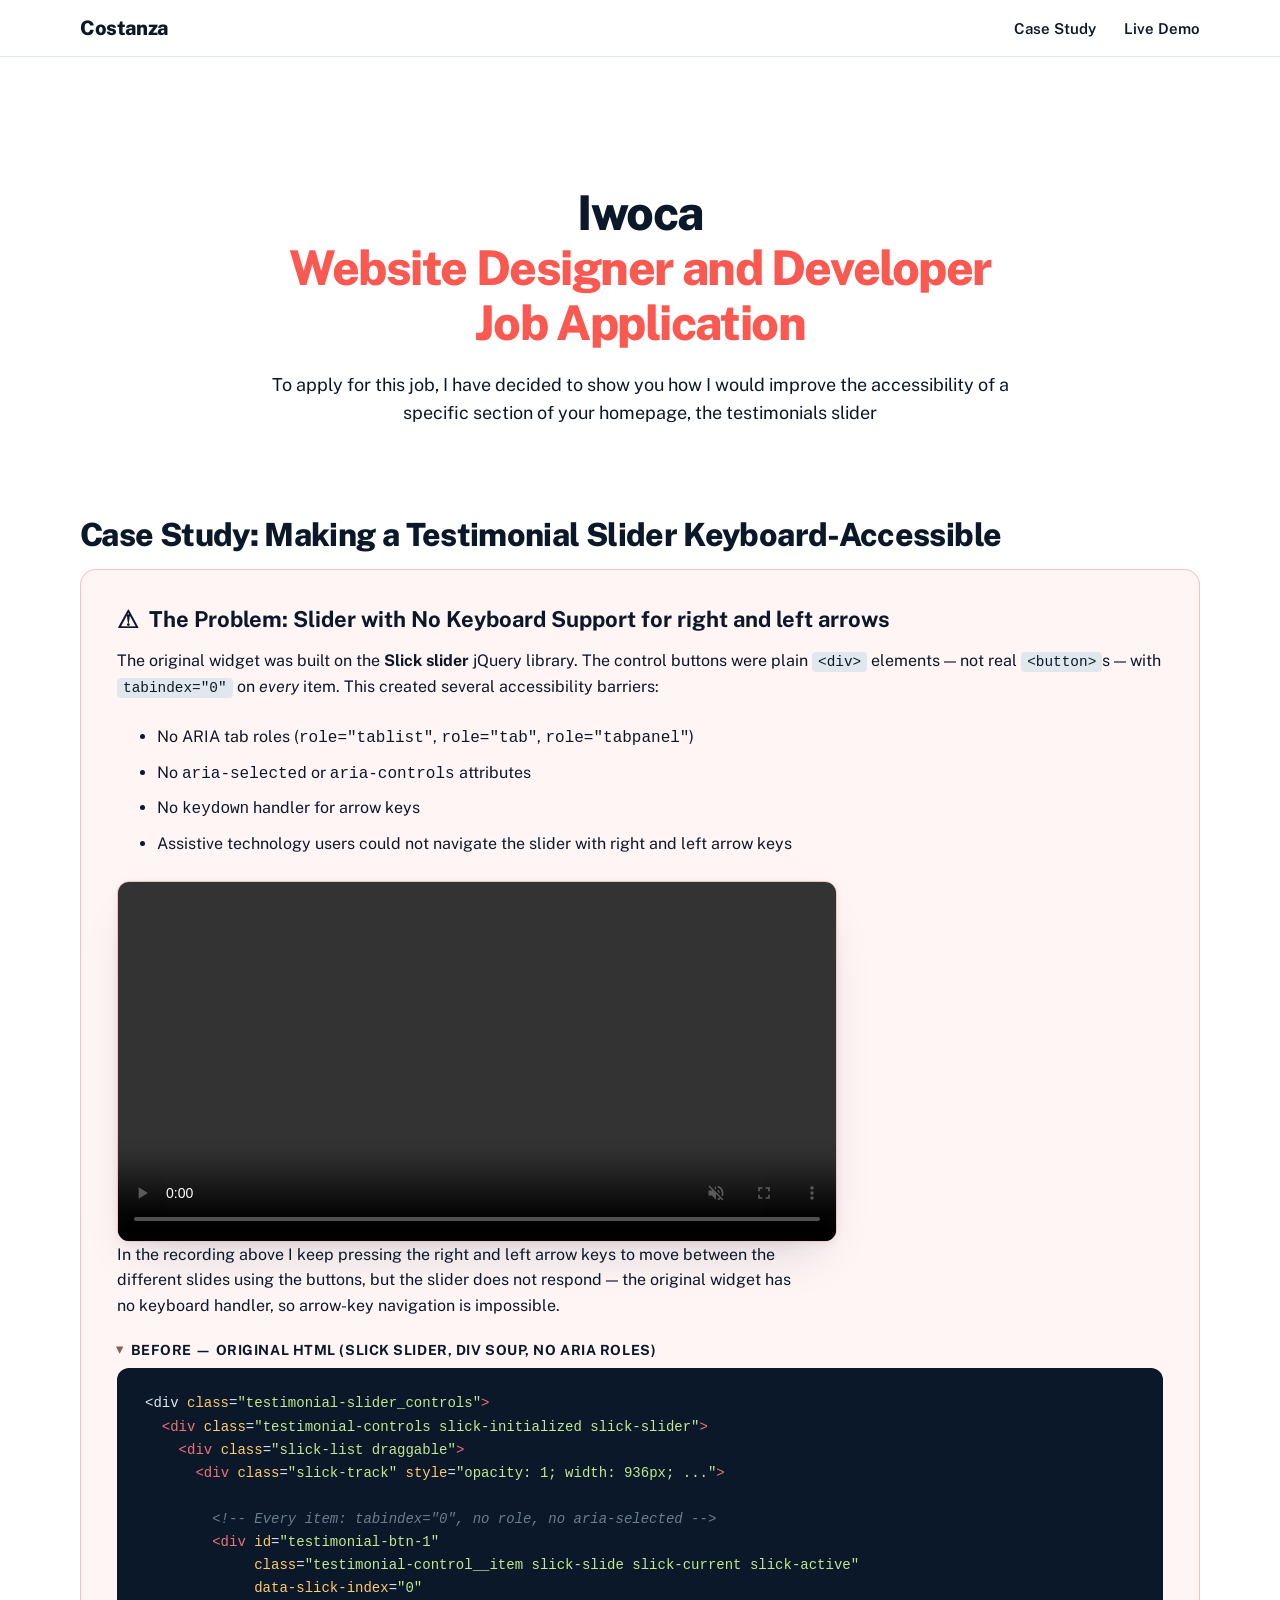
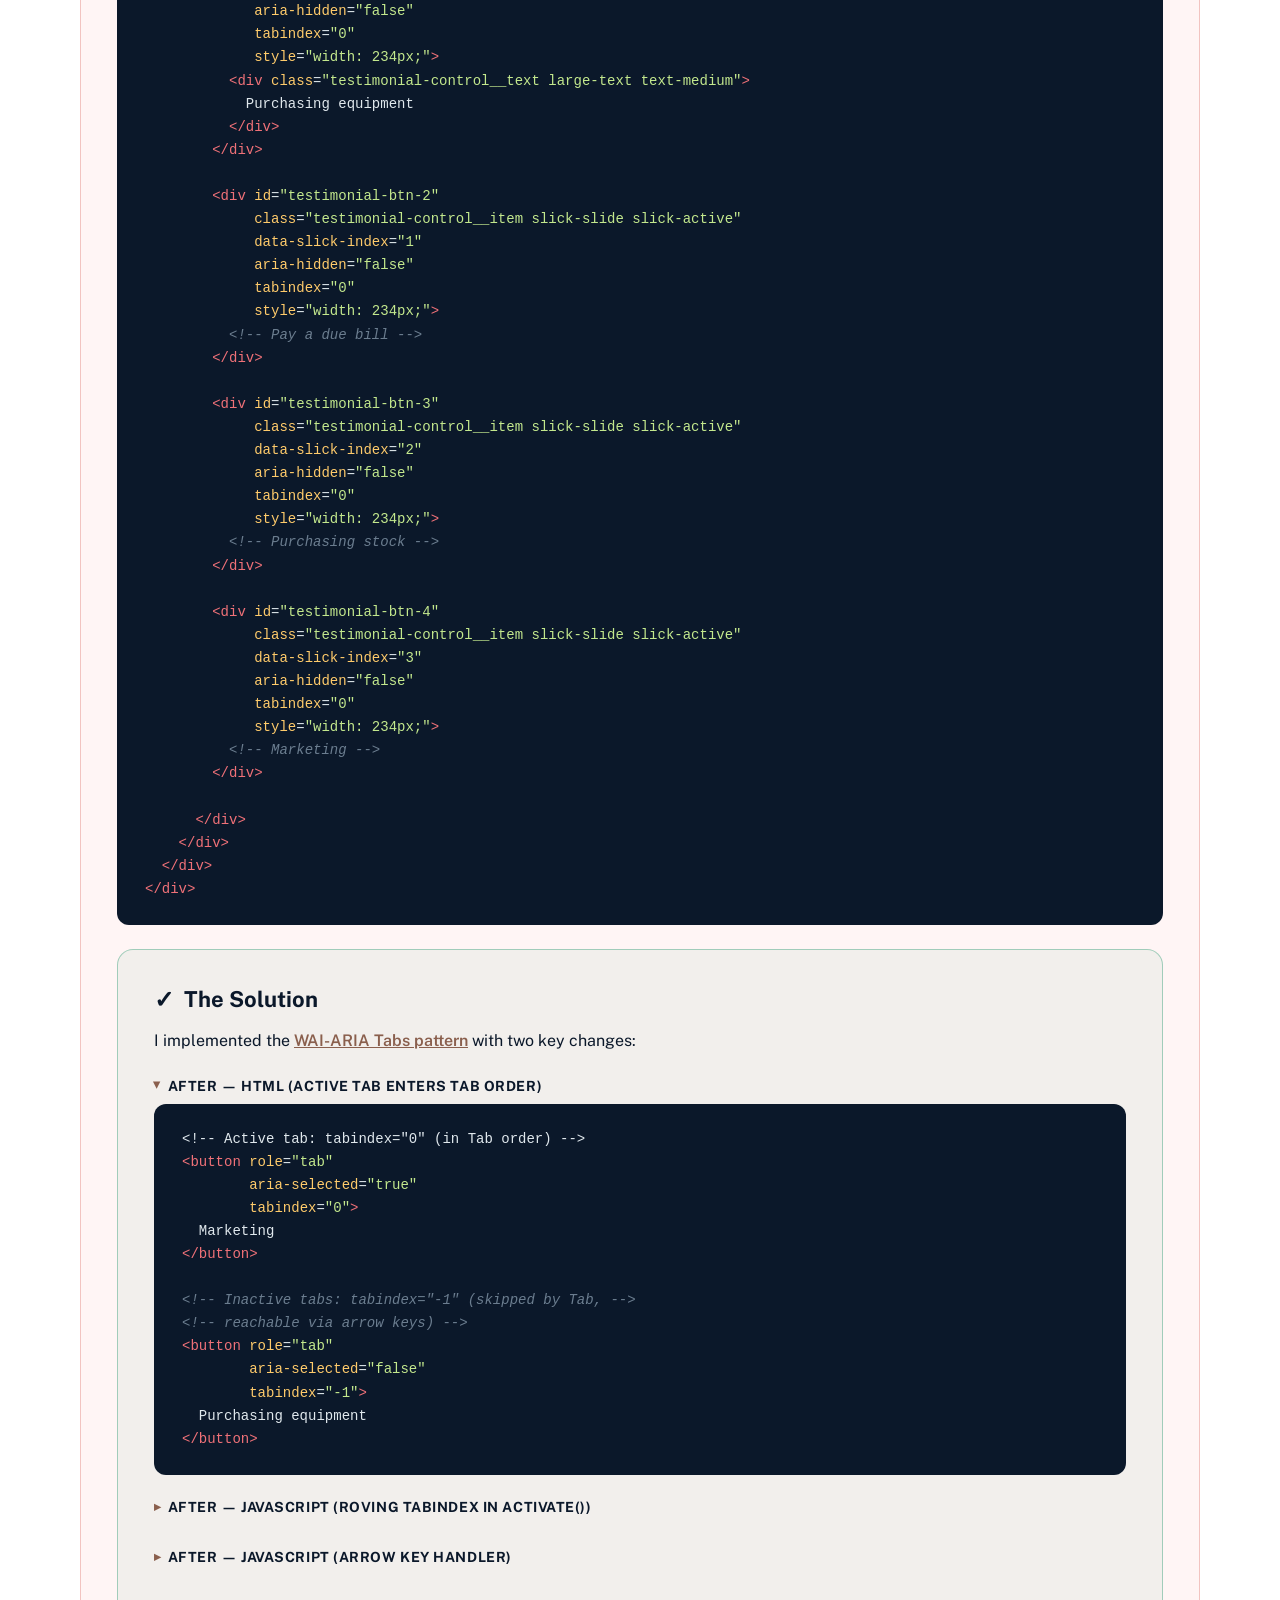
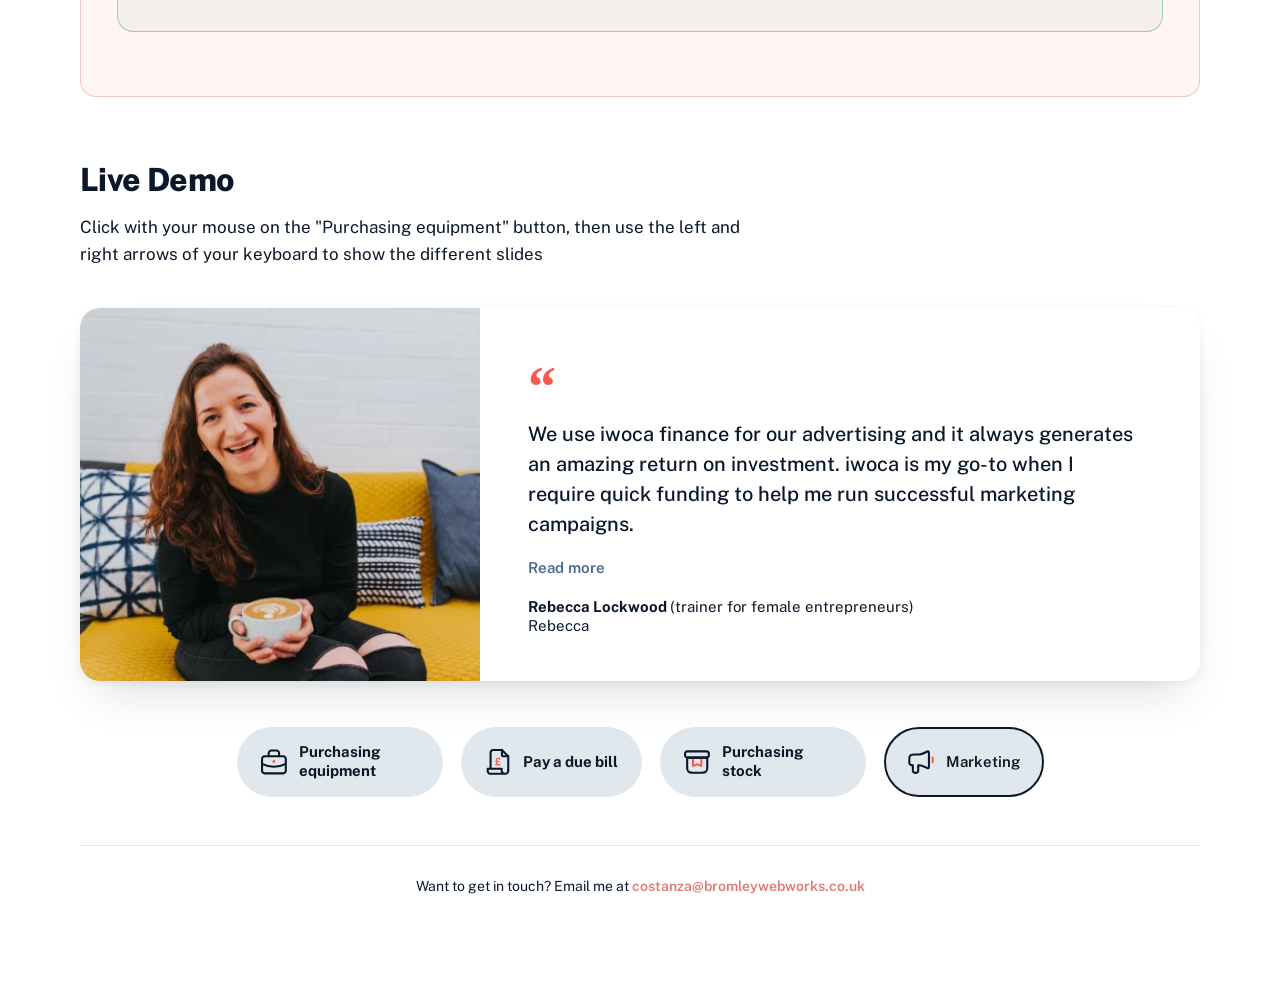
==== index.html @ b9a09586 "Initial commit: accessible iwoca testimonial slider with SEO" ====
<!doctype html>
<html lang="en">
<head>
<meta charset="UTF-8">
<meta name="viewport" content="width=device-width, initial-scale=1.0">

<!-- Primary SEO -->
<title>Fixing the iwoca Testimonial Slider for Keyboard Accessibility | Costanza C, Front-End Engineer</title>
<meta name="description" content="A case study showing how I made the iwoca testimonial slider keyboard-accessible by replacing Slick slider divs with the WAI-ARIA Tabs pattern — real buttons, roving tabindex, and full arrow-key navigation for screen reader and keyboard users.">
<meta name="keywords" content="iwoca, accessibility, ARIA tabs, keyboard navigation, testimonial slider, WAI-ARIA, screen reader, roving tabindex, Slick slider fix, front-end engineer, web accessibility, WCAG">
<meta name="author" content="Costanza C">
<meta name="robots" content="index, follow">
<link rel="canonical" href="https://costikid.github.io/iwocatestimonialslideraccessibility/">

<!-- Open Graph — for LinkedIn, Facebook, Slack, etc. -->
<meta property="og:type" content="website">
<meta property="og:title" content="Fixing the iwoca Testimonial Slider for Keyboard Accessibility">
<meta property="og:description" content="A front-end engineer's case study: replacing Slick slider divs with the WAI-ARIA Tabs pattern to make the iwoca testimonial slider fully keyboard-accessible with arrow-key navigation, roving tabindex, and proper ARIA roles.">
<meta property="og:url" content="https://costikid.github.io/iwocatestimonialslideraccessibility/">
<meta property="og:site_name" content="Costanza C — Front-End Engineer">
<meta property="og:image" content="https://costikid.github.io/iwocatestimonialslideraccessibility/assets/images/avatar-marketing.jpg">
<meta property="og:image:alt" content="Screenshot of the accessible testimonial slider built for iwoca">

<!-- Twitter Card -->
<meta name="twitter:card" content="summary_large_image">
<meta name="twitter:title" content="Fixing the iwoca Testimonial Slider for Keyboard Accessibility">
<meta name="twitter:description" content="Case study: how I made the iwoca testimonial slider keyboard-accessible using the WAI-ARIA Tabs pattern — real buttons, roving tabindex, and full arrow-key navigation.">
<meta name="twitter:image" content="https://costikid.github.io/iwocatestimonialslideraccessibility/assets/images/avatar-marketing.jpg">

<!-- Fonts & styles -->
<link rel="preconnect" href="https://fonts.googleapis.com">
<link rel="preconnect" href="https://fonts.gstatic.com" crossorigin>
<link href="https://fonts.googleapis.com/css2?family=Public+Sans:ital,wght@0,400;0,500;0,600;0,700;0,800;1,400&display=swap" rel="stylesheet">
<link rel="stylesheet" href="styles.css">

<!-- Structured data: Person + CreativeWork case study -->
<script type="application/ld+json">
{
  "@context": "https://schema.org",
  "@graph": [
    {
      "@type": "Person",
      "name": "Costanza C",
      "jobTitle": "Front-End Engineer",
      "email": "costanza@bromleywebworks.co.uk",
      "url": "https://costikid.github.io/iwocatestimonialslideraccessibility/"
    },
    {
      "@type": "CreativeWork",
      "name": "Making a Testimonial Slider Keyboard-Accessible",
      "description": "A case study demonstrating how to fix the iwoca testimonial slider for keyboard and screen reader users by implementing the WAI-ARIA Tabs pattern with roving tabindex, real button elements, and arrow-key navigation.",
      "author": { "@id": "https://costikid.github.io/iwocatestimonialslideraccessibility/#person" },
      "about": [
        "Web accessibility",
        "ARIA tabs pattern",
        "Keyboard navigation",
        "Screen reader support",
        "iwoca testimonial slider"
      ],
      "keywords": "iwoca, accessibility, ARIA tabs, keyboard navigation, testimonial slider, WAI-ARIA, roving tabindex, Slick slider, front-end engineer",
      "url": "https://costikid.github.io/iwocatestimonialslideraccessibility/"
    }
  ]
}
</script>
</head>
<body>

<header>
  <nav class="portfolio-nav">
    <div class="portfolio-nav__inner">
      <a href="#top" class="portfolio-nav__brand">Costanza</a>
      <ul class="portfolio-nav__links">
        <li><a href="#case-study">Case Study</a></li>
        <li><a href="#live-demo">Live Demo</a></li>
      </ul>
    </div>
  </nav>
</header>

<main class="page" id="top">

  <section class="hero">
    <div class="hero__inner">
      <h1 class="hero__title">Iwoca<br><span>Website Designer and Developer Job Application</span></h1>
      <p class="hero__subtitle">To apply for this job, I have decided to show you how I would improve the accessibility of a specific section of your homepage, the testimonials slider</p>
   
    </div>
  </section>

  <section class="case-study" id="case-study">
    <h2 class="section-title">Case Study: Making a Testimonial Slider Keyboard-Accessible</h2>

    <div class="case-study__block case-study__block--problem">
      <h3 class="case-study__heading">
        <span class="case-study__icon" aria-hidden="true">&#9888;</span>
        The Problem: Slider with No Keyboard Support for right and left arrows
      </h3>
      <p>The original widget was built on the <strong>Slick slider</strong> jQuery library. The control buttons were plain <code>&lt;div&gt;</code> elements — not real <code>&lt;button&gt;</code>s — with <code>tabindex=&quot;0&quot;</code> on <em>every</em> item. This created several accessibility barriers:</p>
      <ul class="problem-list">
        <li>No ARIA tab roles (<code>role=&quot;tablist&quot;</code>, <code>role=&quot;tab&quot;</code>, <code>role=&quot;tabpanel&quot;</code>)</li>
        <li>No <code>aria-selected</code> or <code>aria-controls</code> attributes</li>
        <li>No <code>keydown</code> handler for arrow keys</li>
        <li>Assistive technology users could not navigate the slider with right and left arrow keys</li>
      </ul>

      <div class="problem-demo">
        <video class="problem-demo__video"
               autoplay muted loop playsinline preload="auto" controls
               aria-label="Screen recording showing the original slider where arrow keys do not switch between slides">
          <source src="assets/images/Not accessible video example.mp4" type="video/mp4">
        </video>
        <p class="problem-demo__caption">
          In the recording above I keep pressing the right and left arrow keys
          to move between the different slides using the buttons, but the
          slider does not respond — the original widget has no keyboard
          handler, so arrow-key navigation is impossible.
        </p>
      </div>

      <details class="code-details" open>
        <summary class="code-label">Before — Original HTML (Slick slider, div soup, no ARIA roles)</summary>
<pre class="code-block"><code><span class="tok-tag"></span>&lt;div</span> <span class="tok-attr">class</span>=<span class="tok-str">&quot;testimonial-slider_controls&quot;</span><span class="tok-tag">&gt;</span>
  <span class="tok-tag">&lt;div</span> <span class="tok-attr">class</span>=<span class="tok-str">&quot;testimonial-controls slick-initialized slick-slider&quot;</span><span class="tok-tag">&gt;</span>
    <span class="tok-tag">&lt;div</span> <span class="tok-attr">class</span>=<span class="tok-str">&quot;slick-list draggable&quot;</span><span class="tok-tag">&gt;</span>
      <span class="tok-tag">&lt;div</span> <span class="tok-attr">class</span>=<span class="tok-str">&quot;slick-track&quot;</span> <span class="tok-attr">style</span>=<span class="tok-str">&quot;opacity: 1; width: 936px; ...&quot;</span><span class="tok-tag">&gt;</span>

        <span class="tok-comment">&lt;!-- Every item: tabindex=&quot;0&quot;, no role, no aria-selected --&gt;</span>
        <span class="tok-tag">&lt;div</span> <span class="tok-attr">id</span>=<span class="tok-str">&quot;testimonial-btn-1&quot;</span>
             <span class="tok-attr">class</span>=<span class="tok-str">&quot;testimonial-control__item slick-slide slick-current slick-active&quot;</span>
             <span class="tok-attr">data-slick-index</span>=<span class="tok-str">&quot;0&quot;</span>
             <span class="tok-attr">aria-hidden</span>=<span class="tok-str">&quot;false&quot;</span>
             <span class="tok-attr">tabindex</span>=<span class="tok-str">&quot;0&quot;</span>
             <span class="tok-attr">style</span>=<span class="tok-str">&quot;width: 234px;&quot;</span><span class="tok-tag">&gt;</span>
          <span class="tok-tag">&lt;div</span> <span class="tok-attr">class</span>=<span class="tok-str">&quot;testimonial-control__text large-text text-medium&quot;</span><span class="tok-tag">&gt;</span>
            Purchasing equipment
          <span class="tok-tag">&lt;/div&gt;</span>
        <span class="tok-tag">&lt;/div&gt;</span>

        <span class="tok-tag">&lt;div</span> <span class="tok-attr">id</span>=<span class="tok-str">&quot;testimonial-btn-2&quot;</span>
             <span class="tok-attr">class</span>=<span class="tok-str">&quot;testimonial-control__item slick-slide slick-active&quot;</span>
             <span class="tok-attr">data-slick-index</span>=<span class="tok-str">&quot;1&quot;</span>
             <span class="tok-attr">aria-hidden</span>=<span class="tok-str">&quot;false&quot;</span>
             <span class="tok-attr">tabindex</span>=<span class="tok-str">&quot;0&quot;</span>
             <span class="tok-attr">style</span>=<span class="tok-str">&quot;width: 234px;&quot;</span><span class="tok-tag">&gt;</span>
          <span class="tok-comment">&lt;!-- Pay a due bill --&gt;</span>
        <span class="tok-tag">&lt;/div&gt;</span>

        <span class="tok-tag">&lt;div</span> <span class="tok-attr">id</span>=<span class="tok-str">&quot;testimonial-btn-3&quot;</span>
             <span class="tok-attr">class</span>=<span class="tok-str">&quot;testimonial-control__item slick-slide slick-active&quot;</span>
             <span class="tok-attr">data-slick-index</span>=<span class="tok-str">&quot;2&quot;</span>
             <span class="tok-attr">aria-hidden</span>=<span class="tok-str">&quot;false&quot;</span>
             <span class="tok-attr">tabindex</span>=<span class="tok-str">&quot;0&quot;</span>
             <span class="tok-attr">style</span>=<span class="tok-str">&quot;width: 234px;&quot;</span><span class="tok-tag">&gt;</span>
          <span class="tok-comment">&lt;!-- Purchasing stock --&gt;</span>
        <span class="tok-tag">&lt;/div&gt;</span>

        <span class="tok-tag">&lt;div</span> <span class="tok-attr">id</span>=<span class="tok-str">&quot;testimonial-btn-4&quot;</span>
             <span class="tok-attr">class</span>=<span class="tok-str">&quot;testimonial-control__item slick-slide slick-active&quot;</span>
             <span class="tok-attr">data-slick-index</span>=<span class="tok-str">&quot;3&quot;</span>
             <span class="tok-attr">aria-hidden</span>=<span class="tok-str">&quot;false&quot;</span>
             <span class="tok-attr">tabindex</span>=<span class="tok-str">&quot;0&quot;</span>
             <span class="tok-attr">style</span>=<span class="tok-str">&quot;width: 234px;&quot;</span><span class="tok-tag">&gt;</span>
          <span class="tok-comment">&lt;!-- Marketing --&gt;</span>
        <span class="tok-tag">&lt;/div&gt;</span>

      <span class="tok-tag">&lt;/div&gt;</span>
    <span class="tok-tag">&lt;/div&gt;</span>
  <span class="tok-tag">&lt;/div&gt;</span>
<span class="tok-tag">&lt;/div&gt;</span></code></pre>
      </details>

     

    <div class="case-study__block case-study__block--solution">
      <h3 class="case-study__heading">
        <span class="case-study__icon" aria-hidden="true">&#10003;</span>
        The Solution
      </h3>
      <p>I implemented the <a href="https://www.w3.org/WAI/ARIA/apg/patterns/tabs/" target="_blank" rel="noopener">WAI-ARIA Tabs pattern</a> with two key changes:</p>

      <details class="code-details" open>
        <summary class="code-label">After — HTML (active tab enters Tab order)</summary>
<pre class="code-block"><code><span class="tok-comment"></span>&lt;!-- Active tab: tabindex=&quot;0&quot; (in Tab order) --&gt;</span>
<span class="tok-tag">&lt;button</span> <span class="tok-attr">role</span>=<span class="tok-str">&quot;tab&quot;</span>
        <span class="tok-attr">aria-selected</span>=<span class="tok-str">&quot;true&quot;</span>
        <span class="tok-attr">tabindex</span>=<span class="tok-str">&quot;0&quot;</span><span class="tok-tag">&gt;</span>
  Marketing
<span class="tok-tag">&lt;/button&gt;</span>

<span class="tok-comment">&lt;!-- Inactive tabs: tabindex=&quot;-1&quot; (skipped by Tab, --&gt;</span>
<span class="tok-comment">&lt;!-- reachable via arrow keys) --&gt;</span>
<span class="tok-tag">&lt;button</span> <span class="tok-attr">role</span>=<span class="tok-str">&quot;tab&quot;</span>
        <span class="tok-attr">aria-selected</span>=<span class="tok-str">&quot;false&quot;</span>
        <span class="tok-attr">tabindex</span>=<span class="tok-str">&quot;-1&quot;</span><span class="tok-tag">&gt;</span>
  Purchasing equipment
<span class="tok-tag">&lt;/button&gt;</span></code></pre>
      </details>

      <details class="code-details">
        <summary class="code-label">After — JavaScript (roving tabindex in activate())</summary>
<pre class="code-block"><code><span class="tok-keyword"></span>function</span> <span class="tok-fn">activate</span>(index, moveFocus) {
  <span class="tok-keyword">const</span> newIndex = (index + tabs.length) % tabs.length;

  tabs.<span class="tok-fn">forEach</span>((tab, i) =&gt; {
    <span class="tok-keyword">const</span> selected = i === newIndex;
    tab.<span class="tok-fn">setAttribute</span>(<span class="tok-str">'aria-selected'</span>, <span class="tok-fn">String</span>(selected));
    tab.tabIndex = selected ? <span class="tok-num">0</span> : <span class="tok-num">-1</span>;  <span class="tok-comment">// roving tabindex</span>
    tab.classList.<span class="tok-fn">toggle</span>(<span class="tok-str">'topic-tab--active'</span>, selected);
  });

  panels.<span class="tok-fn">forEach</span>((panel, i) =&gt; {
    panel.hidden = i !== newIndex;
  });

  <span class="tok-keyword">if</span> (moveFocus) tabs[newIndex].<span class="tok-fn">focus</span>();
  <span class="tok-fn">movePointer</span>(tabs[newIndex]);
}</code></pre>
      </details>

      <details class="code-details">
        <summary class="code-label">After — JavaScript (arrow key handler)</summary>
<pre class="code-block"><code>tablist.<span class="tok-fn">addEventListener</span>(<span class="tok-str">'keydown'</span>, (e) =&gt; {
  <span class="tok-keyword">const</span> currentIndex = <span class="tok-fn">getActiveIndex</span>();
  <span class="tok-keyword">let</span> newIndex = <span class="tok-keyword">null</span>;

  <span class="tok-keyword">switch</span> (e.key) {
    <span class="tok-keyword">case</span> <span class="tok-str">'ArrowRight'</span>:
    <span class="tok-keyword">case</span> <span class="tok-str">'ArrowDown'</span>:
      newIndex = currentIndex + <span class="tok-num">1</span>;
      <span class="tok-keyword">break</span>;
    <span class="tok-keyword">case</span> <span class="tok-str">'ArrowLeft'</span>:
    <span class="tok-keyword">case</span> <span class="tok-str">'ArrowUp'</span>:
      newIndex = currentIndex - <span class="tok-num">1</span>;
      <span class="tok-keyword">break</span>;
    <span class="tok-keyword">case</span> <span class="tok-str">'Home'</span>:
      newIndex = <span class="tok-num">0</span>;
      <span class="tok-keyword">break</span>;
    <span class="tok-keyword">case</span> <span class="tok-str">'End'</span>:
      newIndex = tabs.length - <span class="tok-num">1</span>;
      <span class="tok-keyword">break</span>;
    <span class="tok-keyword">default</span>:
      <span class="tok-keyword">return</span>;
  }

  e.<span class="tok-fn">preventDefault</span>();
  <span class="tok-fn">activate</span>(newIndex, <span class="tok-keyword">true</span>);
});</code></pre>
      </details>
    </div>
  </section>

 
  <section class="demo-section" id="live-demo">
    <h2 class="section-title">Live Demo</h2>
    <p class="section-intro">Click with your mouse on the "Purchasing equipment" button, then use the left and right arrows of your keyboard to show the different slides</p>

  <div class="testimonial-slider" aria-label="Customer testimonials">

    <!-- Live card: image + quote. aria-live announces content changes to screen reader users -->
    <div class="slider-card">

      <div class="slider-viewport" aria-live="polite">
        <!-- Panels: one per testimonial. Only the active one is visible/focusable. -->

        <article class="slide-panel"
                 id="panel-purchasing-equipment"
                 role="tabpanel"
                 aria-labelledby="tab-purchasing-equipment"
                 tabindex="0" hidden>
          <figure class="slide-media">
            <img src="assets/images/purchasing equipment.webp" alt="Portrait of Cecilia from Nails and Cocktails" width="400" height="373">
            <figcaption class="visually-hidden">Cecilia, Nails and Cocktails</figcaption>
          </figure>
          <div class="slide-content">
            <span class="quote-mark" aria-hidden="true">&#8220;</span>
            <blockquote class="quote-text">
              <p>With iwoca's reasonable rates and amazing staff, we were able to quickly obtain a loan to purchase equipment before our grand opening. Sophie was very supportive and walked us through the process.</p>
            </blockquote>
            <a class="read-more" href="#">Read more<span class="visually-hidden"> about Priya's story</span></a>
            <p class="author-name">Nails and Cocktails</p>
            <p class="author-role">Cecilia</p>
          </div>
        </article>

        <article class="slide-panel"
                 id="panel-pay-bill"
                 role="tabpanel"
                 aria-labelledby="tab-pay-bill"
                 tabindex="0" hidden>
          <figure class="slide-media">
            <img src="assets/images/pay a due bill.webp" alt="Portrait of Paul from Aldershot Soft Play Centre" width="400" height="373">
            <figcaption class="visually-hidden">Paul, Aldershot Soft Play Centre</figcaption>
          </figure>
          <div class="slide-content">
            <span class="quote-mark" aria-hidden="true">&#8220;</span>
            <blockquote class="quote-text">
              <p>iwoca helped to stave off a shortfall when our first rent payment was due, I didn’t have enough to pay for everything because the centre was so new. Applying for funding through iwoca was very straightforward.</p>
            </blockquote>
            <a class="read-more" href="#">Read more<span class="visually-hidden"> about Daniel's story</span></a>
            <p class="author-name">Aldershot Soft Play Centre</p>
            <p class="author-role">Paul</p>
          </div>
        </article>

        <article class="slide-panel"
                 id="panel-purchase-stock"
                 role="tabpanel"
                 aria-labelledby="tab-purchase-stock"
                 tabindex="0" hidden>
          <figure class="slide-media">
            <img src="assets/images/purchasing stock.webp" alt="Portrait of Mike from Hub Vélo" width="400" height="373">
            <figcaption class="visually-hidden">Mike, Hub Vélo</figcaption>
          </figure>
          <div class="slide-content">
            <span class="quote-mark" aria-hidden="true">&#8220;</span>
            <blockquote class="quote-text">
              <p>We had an opportunity to stock a unique bike brand that nobody else in the country was selling... Getting funding from iwoca was a big step for us but it made a massive difference.</p>
            </blockquote>
            <a class="read-more" href="#">Read more<span class="visually-hidden"> about Marcus's story</span></a>
            <p class="author-name">Hub Vélo</p>
            <p class="author-role">Mike</p>
          </div>
        </article>

        <article class="slide-panel"
                 id="panel-marketing"
                 role="tabpanel"
                 aria-labelledby="tab-marketing"
                 tabindex="0">
          <figure class="slide-media">
            <img src="assets/images/avatar-marketing.jpg" alt="Portrait of Rebecca Lockwood, trainer for female entrepreneurs" width="400" height="373">
            <figcaption class="visually-hidden">Rebecca Lockwood, trainer for female entrepreneurs</figcaption>
          </figure>
          <div class="slide-content">
            <span class="quote-mark" aria-hidden="true">&#8220;</span>
            <blockquote class="quote-text">
              <p>We use iwoca finance for our advertising and it always generates an amazing return on investment. iwoca is my go-to when I require quick funding to help me run successful marketing campaigns.</p>
            </blockquote>
            <a class="read-more" href="#">Read more<span class="visually-hidden"> about Rebecca's story</span></a>
            <p class="author-name">Rebecca Lockwood <span class="author-name__role">(trainer for female entrepreneurs)</span></p>
            <p class="author-role">Rebecca</p>
          </div>
        </article>

      </div>

      <!-- Pointer that visually links the active topic button to the card above it -->
      <span class="slider-pointer" aria-hidden="true"></span>
    </div>

   
    <div class="topic-tabs" role="tablist" aria-label="Choose a testimonial by topic" aria-orientation="horizontal">

      <button type="button"
              role="tab"
              id="tab-purchasing-equipment"
              class="topic-tab"
              aria-selected="false"
              aria-controls="panel-purchasing-equipment"
              tabindex="-1">
        <img class="topic-tab__icon" src="assets/icons/icon-purchasing-equipment.svg" alt="" width="24" height="24">
        <span class="topic-tab__label">Purchasing equipment</span>
      </button>

      <button type="button"
              role="tab"
              id="tab-pay-bill"
              class="topic-tab"
              aria-selected="false"
              aria-controls="panel-pay-bill"
              tabindex="-1">
        <img class="topic-tab__icon" src="assets/icons/icon-pay-bill.svg" alt="" width="24" height="24">
        <span class="topic-tab__label">Pay a due bill</span>
      </button>

      <button type="button"
              role="tab"
              id="tab-purchase-stock"
              class="topic-tab"
              aria-selected="false"
              aria-controls="panel-purchase-stock"
              tabindex="-1">
        <img class="topic-tab__icon" src="assets/icons/icon-purchase-stock.svg" alt="" width="24" height="24">
        <span class="topic-tab__label">Purchasing stock</span>
      </button>

      <button type="button"
              role="tab"
              id="tab-marketing"
              class="topic-tab topic-tab--active"
              aria-selected="true"
              aria-controls="panel-marketing"
              tabindex="0">
        <img class="topic-tab__icon" src="assets/icons/icon-marketing.svg" alt="" width="24" height="24">
        <span class="topic-tab__label">Marketing</span>
      </button>

    </div>

  </div>

  </section>

  <footer class="portfolio-footer">
    <p>Want to get in touch? Email me at <a href="mailto:costanza@bromleywebworks.co.uk">costanza@bromleywebworks.co.uk</a></p>
  </footer>

</main>

<script src="script.js"></script>
</body>
</html>
---- styles.css ----
/* ==========================================================================
   Design tokens — colours picked directly from the reference screenshot
   ========================================================================== */
:root {
  /* Palette */
  --color-navy:        #0b182a; /* headings, icon strokes, quote text   */
  --color-red:         #f95950; /* accent: quote mark, icon fills       */
  --color-red-light:   #df7a73; /* lighter coral for problem border     */
  --color-green:       #2a9a6f; /* solution border, focus ring          */
  --color-slate:       #486791; /* body text, author name, link hover   */
  --color-blue-gray:   #8499b8; /* active pill background               */
  --color-brown:       #8a5f4d; /* links                                */
  --color-tan:         #c4afa5; /* pill hover background                */
  --color-light:       #e0e8ed; /* pill background, borders             */

  /* Semantic colours — reference palette tokens, never raw hex */
  --color-link:          var(--color-brown);
  --color-link-hover:    var(--color-slate);
  --color-name:          var(--color-navy);
  --color-role:          var(--color-navy);
  --color-pill-bg:       var(--color-light);
  --color-pill-bg-hover: var(--color-slate);
  --color-pill-bg-active: var(--color-blue-gray);
  --color-white:         #FFFFFF;
  --color-focus:         var(--color-green);

  /* Typography */
  --font-body:  "Public Sans", -apple-system, BlinkMacSystemFont, "Segoe UI", Roboto, Helvetica, Arial, sans-serif;
  --font-serif: Georgia, "Times New Roman", serif;
  --font-mono:  "SF Mono", "Fira Code", Consolas, "Courier New", monospace;

  --font-size-xs:   13px;
  --font-size-sm:   14px;
  --font-size-base: 15px;
  --font-size-md:   16px;
  --font-size-lg:   17px;
  --font-size-xl:   18px;
  --font-size-2xl:  20px;
  --font-size-3xl:  22px;
  --font-size-4xl:  24px;
  --font-size-5xl:  26px;
  --font-size-6xl:  32px;
  --font-size-7xl:  34px;
  --font-size-8xl:  48px;

  /* Spacing — 2px base scale */
  --space-1:  2px;
  --space-2:  4px;
  --space-3:  6px;
  --space-4:  8px;
  --space-5:  10px;
  --space-6:  12px;
  --space-7:  14px;
  --space-8:  16px;
  --space-9:  18px;
  --space-10: 20px;
  --space-11: 22px;
  --space-12: 24px;
  --space-14: 28px;
  --space-16: 32px;
  --space-18: 36px;
  --space-20: 40px;
  --space-22: 44px;
  --space-23: 46px;
  --space-24: 48px;
  --space-28: 56px;
  --space-32: 64px;
  --space-40: 80px;

  /* Radius */
  --radius-sm:   4px;
  --radius-md:   6px;
  --radius-lg:   12px;
  --radius-xl:   16px;
  --radius-card: 20px;
  --radius-pill: 999px;

  /* Shadow */
  --shadow-card: 0 24px 48px -20px rgba(11, 24, 42, 0.18), 0 2px 8px rgba(11, 24, 42, 0.06);

  /* Animation — easing curves and duration scale */
  --ease-out: cubic-bezier(0.0, 0.0, 0.2, 1);
  --ease-in: cubic-bezier(0.4, 0.0, 1, 1);
  --ease-in-out: cubic-bezier(0.4, 0.0, 0.2, 1);
  --ease-bounce: cubic-bezier(0.34, 1.56, 0.64, 1);

  --duration-instant: 50ms;
  --duration-fast: 100ms;
  --duration-normal: 200ms;
  --duration-slow: 300ms;
}

* { box-sizing: border-box; }

html, body {
  margin: 0;
  padding: 0;
  background: var(--color-white);
  font-family: var(--font-body);
  color: var(--color-navy);
}

.page {
  max-width: 1160px;
  margin: 0 auto;
  padding: var(--space-24) var(--space-10) var(--space-40);
}

/* Visually hidden but available to assistive tech */
.visually-hidden {
  position: absolute;
  width: 1px;
  height: 1px;
  padding: 0;
  margin: -1px;
  overflow: hidden;
  clip: rect(0, 0, 0, 0);
  white-space: nowrap;
  border: 0;
}

/* Consistent, visible keyboard focus everywhere in the widget */
.testimonial-slider :focus-visible {
  outline: 3px solid var(--color-focus);
  outline-offset: 3px;
  border-radius: var(--radius-md);
}

/* ==========================================================================
   Card: photo + quote
   ========================================================================== */
.testimonial-slider {
  position: relative;
}

.slider-card {
  position: relative;
  display: flex;
  align-items: stretch;
  background: var(--color-white);
  border-radius: var(--radius-card);
  box-shadow: var(--shadow-card);
  overflow: hidden;
  cursor: grab;
  touch-action: pan-y;
  transition: transform var(--duration-normal) var(--ease-out);
}

.slider-card.is-dragging {
  transition: none;
}

.slider-card:active {
  cursor: grabbing;
}

.slider-viewport {
  flex: 1 1 auto;
  display: flex;
  min-width: 0;
}

.slide-panel {
  display: flex;
  width: 100%;
  align-items: stretch;
}

.slide-panel[hidden] { display: none; }

.slide-panel:not([hidden]) {
  animation: slideEnter var(--duration-slow) var(--ease-out);
}

.slide-panel:not([hidden]) .quote-mark {
  animation: fadeSlideUp var(--duration-slow) var(--ease-out) 0ms both;
}

.slide-panel:not([hidden]) .quote-text {
  animation: fadeSlideUp var(--duration-slow) var(--ease-out) 60ms both;
}

.slide-panel:not([hidden]) .read-more {
  animation: fadeSlideUp var(--duration-slow) var(--ease-out) 120ms both;
}

.slide-panel:not([hidden]) .author-name,
.slide-panel:not([hidden]) .author-role {
  animation: fadeSlideUp var(--duration-slow) var(--ease-out) 180ms both;
}

@keyframes slideEnter {
  from {
    opacity: 0;
    transform: translateY(12px);
  }
  to {
    opacity: 1;
    transform: translateY(0);
  }
}

@keyframes fadeSlideUp {
  from {
    opacity: 0;
    transform: translateY(8px);
  }
  to {
    opacity: 1;
    transform: translateY(0);
  }
}

.slide-media {
  flex: 0 0 40%;
  max-width: 400px;
  min-height: var(--space-16);
  margin: 0;
}

.slide-media img {
  width: 100%;
  height: 100%;
  object-fit: cover;
  display: block;
}

.slide-content {
  flex: 1 1 auto;
  position: relative;
  padding: var(--space-22) var(--space-28) var(--space-20) var(--space-24);
  display: flex;
  flex-direction: column;
  justify-content: center;
}

.quote-mark {
  display: block;
  font-family: var(--font-serif);
  font-size: var(--space-28);
  line-height: 1;
  color: var(--color-red);
  font-weight: 700;
  margin-bottom: var(--space-2);
}

.quote-text {
  margin: 0 0 var(--space-10);
}

.quote-text p {
  margin: 0;
  font-size: var(--font-size-2xl);
  line-height: 1.5;
  color: var(--color-navy);
  font-weight: 500;
}

.read-more {
  display: inline-block;
  color: var(--color-slate);
  font-size: var(--font-size-base);
  font-weight: 600;
  text-decoration: none;
  margin-bottom: var(--space-11);
}

.read-more:hover,
.read-more:focus-visible {
  text-decoration: underline;
  color: var(--color-blue-gray);
}

.author-name {
  margin: 0 0 var(--space-1);
  font-size: var(--font-size-base);
  font-weight: 700;
  color: var(--color-name);
}

.author-name__role {
  font-weight: 400;
}

/* The reference markup repeats the first name again underneath -
   keep that pattern but hide the visual duplicate from screen readers,
   since it doesn't add new information for assistive tech users. */
.author-role {
  margin: 0;
  font-size: var(--font-size-base);
  color: var(--color-role);
}

/* ==========================================================================
   Prev / next arrows
   ========================================================================== */
.slider-arrow {
  flex: 0 0 auto;
  align-self: center;
  width: var(--space-22);
  height: var(--space-22);
  margin: 0 var(--space-6);
  border: none;
  border-radius: 50%;
  background: var(--color-pill-bg);
  color: var(--color-navy);
  display: flex;
  align-items: center;
  justify-content: center;
  cursor: pointer;
  transition: background-color var(--duration-fast) var(--ease-out);
}

.slider-arrow svg { width: var(--space-10); height: var(--space-10); }

.slider-arrow:hover { background: var(--color-pill-bg-hover); }
.slider-arrow:active { background: var(--color-pill-bg-active); }

/* ==========================================================================
   Pointer that visually connects the active pill to the card
   ========================================================================== */
.slider-pointer {
  position: absolute;
  top: 100%;
  left: 0;
  width: 0;
  height: 0;
  border-left: 15px solid transparent;
  border-right: 15px solid transparent;
  border-top: 18px solid var(--color-white);
  filter: drop-shadow(0 6px 4px rgba(11, 24, 42, 0.12));
  transform: translateX(-50%);
  transition: left var(--duration-normal) var(--ease-in-out);
  pointer-events: none;
}

@media (max-width: 860px) {
  .slider-pointer { display: none; }
}

/* ==========================================================================
   Topic tabs
   ========================================================================== */
.topic-tabs {
  display: flex;
  flex-wrap: wrap;
  justify-content: center;
  gap: var(--space-9);
  margin-top: var(--space-23);
}

.topic-tab {
  display: inline-flex;
  align-items: center;
  gap: var(--space-6);
  padding: var(--space-7) var(--space-11);
  background: var(--color-pill-bg);
  border: 2px solid transparent;
  border-radius: var(--radius-pill);
  font-family: inherit;
  font-size: var(--font-size-base);
  font-weight: 700;
  color: var(--color-navy);
  cursor: pointer;
  text-align: left;
  line-height: 1.25;
  transition: background-color var(--duration-fast) var(--ease-out),
              border-color var(--duration-fast) var(--ease-out),
              transform var(--duration-fast) var(--ease-in);
}

.topic-tab:hover {
  background: var(--color-pill-bg-hover);
  color: var(--color-white);
}

.topic-tab:active {
  transform: scale(0.97);
}

.topic-tab[aria-selected="true"] {
  background: var(--color-light);
  border-color: var(--color-navy);
  color: var(--color-navy);
  font-weight: 600;
}

.topic-tab__icon {
  width: 26px;
  height: 26px;
  flex: 0 0 auto;
}

.topic-tab__label {
  max-width: 8em;
}

/* ==========================================================================
   Responsive
   ========================================================================== */
@media (max-width: 860px) {
  .slider-card {
    flex-direction: column;
  }

  .slide-panel { flex-direction: column; }

  .slide-media {
    flex-basis: auto;
    max-width: 100%;
    height: 220px;
  }

  .slide-content {
    padding: var(--space-16) var(--space-12) var(--space-14);
  }

  .quote-text p { font-size: var(--font-size-xl); }

  .topic-tabs {
    justify-content: flex-start;
    flex-wrap: nowrap;
    overflow-x: auto;
    -webkit-overflow-scrolling: touch;
    padding-bottom: var(--space-3);
    scrollbar-width: thin;
    scroll-snap-type: x mandatory;
    position: relative;
    -webkit-mask-image: linear-gradient(to right, transparent 0, #000 var(--space-12), #000 calc(100% - var(--space-12)), transparent 100%);
            mask-image: linear-gradient(to right, transparent 0, #000 var(--space-12), #000 calc(100% - var(--space-12)), transparent 100%);
  }

  .topic-tab {
    flex: 0 0 auto;
    scroll-snap-align: start;
  }

  .topic-tab__label {
    white-space: nowrap;
    max-width: none;
  }
}

@media (prefers-reduced-motion: reduce) {
  *,
  *::before,
  *::after {
    animation-duration: 0.01ms !important;
    animation-iteration-count: 1 !important;
    transition-duration: 0.01ms !important;
  }
}

/* ==========================================================================
   Portfolio — Navigation
   ========================================================================== */
.portfolio-nav {
  position: sticky;
  top: 0;
  z-index: 100;
  background: var(--color-white);
  border-bottom: 1px solid var(--color-light);
}

.portfolio-nav__inner {
  max-width: 1160px;
  margin: 0 auto;
  padding: var(--space-8) var(--space-10);
  display: flex;
  align-items: center;
  justify-content: space-between;
}

.portfolio-nav__brand {
  font-size: var(--font-size-2xl);
  font-weight: 800;
  color: var(--color-navy);
  text-decoration: none;
  letter-spacing: -0.02em;
}

.portfolio-nav__links {
  display: flex;
  gap: var(--space-14);
  list-style: none;
  margin: 0;
  padding: 0;
}

.portfolio-nav__links a {
  font-size: var(--font-size-base);
  font-weight: 600;
  color: var(--color-name);
  text-decoration: none;
  transition: color var(--duration-fast) var(--ease-out);
}

.portfolio-nav__links a:hover,
.portfolio-nav__links a:focus-visible {
  color: var(--color-link);
}

/* ==========================================================================
   Portfolio — Hero
   ========================================================================== */
.hero {
  padding: var(--space-40) 0 var(--space-28);
  text-align: center;
}

.hero__inner {
  max-width: 760px;
  margin: 0 auto;
}

.hero__title {
  font-size: var(--font-size-8xl);
  font-weight: 800;
  line-height: 1.15;
  letter-spacing: -0.03em;
  margin: 0 0 var(--space-10);
  color: var(--color-navy);
}

.hero__title span {
  color: var(--color-red);
}

.hero__subtitle {
  font-size: var(--font-size-xl);
  line-height: 1.6;
  color: var(--color-role);
  margin: 0 0 var(--space-16);
}

.hero__badges {
  display: flex;
  flex-wrap: wrap;
  justify-content: center;
  gap: var(--space-6);
}

.hero__badge {
  padding: var(--space-4) var(--space-9);
  background: var(--color-pill-bg);
  border-radius: var(--radius-pill);
  font-size: var(--font-size-sm);
  font-weight: 600;
  color: var(--color-navy);
}

/* ==========================================================================
   Portfolio — Section titles & intros
   ========================================================================== */
.section-title {
  font-size: var(--font-size-6xl);
  font-weight: 800;
  letter-spacing: -0.02em;
  color: var(--color-navy);
  margin: 0 0 var(--space-8);
}

.section-intro {
  font-size: var(--font-size-lg);
  line-height: 1.6;
  color: var(--color-role);
  margin: 0 0 var(--space-20);
  max-width: 680px;
}

.section-intro code,
.improvement-card p code,
.case-study__block p code {
  background: var(--color-pill-bg);
  padding: var(--space-1) var(--space-3);
  border-radius: var(--radius-sm);
  font-size: 0.9em;
  font-family: var(--font-mono);
}

/* ==========================================================================
   Portfolio — Case Study
   ========================================================================== */
.case-study {
  margin-bottom: var(--space-32);
}

.case-study__block {
  border-radius: var(--radius-xl);
  padding: var(--space-18) var(--space-18) var(--space-16);
  margin-bottom: var(--space-16);
}

.case-study__block--problem {
  background: rgba(249, 89, 80, 0.06);
  border: 1px solid rgba(223, 122, 115, 0.4);
}

.case-study__block--solution {
  background: rgba(42, 154, 111, 0.06);
  border: 1px solid rgba(42, 154, 111, 0.4);
}

.case-study__heading {
  font-size: var(--font-size-3xl);
  font-weight: 700;
  color: var(--color-navy);
  margin: 0 0 var(--space-8);
  display: flex;
  align-items: center;
  gap: var(--space-5);
}

.case-study__icon {
  font-size: var(--font-size-4xl);
  line-height: 1;
}

.case-study__block p {
  font-size: var(--font-size-md);
  line-height: 1.6;
  color: var(--color-role);
  margin: 0 0 var(--space-12);
}

.case-study__block a {
  color: var(--color-link);
  font-weight: 600;
}

.code-label {
  font-size: var(--font-size-sm);
  font-weight: 700;
  color: var(--color-name);
  margin: 0 0 var(--space-5);
  text-transform: uppercase;
  letter-spacing: 0.04em;
}

.code-block {
  background: var(--color-navy);
  color: var(--color-light);
  border-radius: var(--radius-lg);
  padding: var(--space-12) var(--space-14);
  margin: 0 0 var(--space-12);
  overflow-x: auto;
  font-family: var(--font-mono);
  font-size: var(--font-size-sm);
  line-height: 1.65;
  -webkit-overflow-scrolling: touch;
}

.code-block code {
  font-family: inherit;
  white-space: pre;
}

/* Syntax highlighting */
.code-block .tok-tag      { color: #f07178; }
.code-block .tok-attr     { color: #ffcb6b; }
.code-block .tok-str      { color: #c3e88d; }
.code-block .tok-comment  { color: #6b7d8f; font-style: italic; }
.code-block .tok-keyword  { color: #c792ea; }
.code-block .tok-fn       { color: #82aaff; }
.code-block .tok-punct    { color: #89ddff; }
.code-block .tok-num      { color: #f78c6c; }

/* ==========================================================================
   Collapsible code blocks (native <details>/<summary>)
   ========================================================================== */
.code-details {
  margin-bottom: var(--space-12);
}

.code-details > summary {
  list-style: none;
  cursor: pointer;
  display: flex;
  align-items: center;
  gap: var(--space-3);
  margin: 0 0 var(--space-5);
  user-select: none;
  transition: color var(--duration-fast) var(--ease-out);
}

.code-details > summary::-webkit-details-marker {
  display: none;
}

.code-details > summary::before {
  content: '\25B8';
  font-size: var(--font-size-xs);
  color: var(--color-link);
  transition: transform var(--duration-fast) var(--ease-out);
  display: inline-block;
}

.code-details[open] > summary::before {
  transform: rotate(90deg);
}

.code-details > summary:hover {
  color: var(--color-link);
}

.code-details .code-block {
  margin-bottom: 0;
}

/* Problem bullet list */
.problem-list {
  margin: var(--space-4) 0 var(--space-12);
  padding-left: var(--space-20);
}

.problem-list li {
  font-size: var(--font-size-md);
  line-height: 1.6;
  color: var(--color-role);
  margin-bottom: var(--space-4);
}

/* ==========================================================================
   Portfolio — Problem demo video
   ========================================================================== */
.problem-demo {
  margin: var(--space-12) 0;
}

.problem-demo__video {
  width: 100%;
  max-width: 720px;
  border-radius: var(--radius-lg);
  border: 1px solid rgba(223, 122, 115, 0.4);
  box-shadow: var(--shadow-card);
  display: block;
}

.problem-demo__caption {
  font-size: var(--font-size-md);
  line-height: 1.6;
  color: var(--color-role);
  margin: var(--space-10) 0 0;
  max-width: 680px;
}

/* ==========================================================================
   Portfolio — Improvements Grid
   ========================================================================== */
.improvements-section {
  margin-bottom: var(--space-32);
}

.improvements-grid {
  display: grid;
  grid-template-columns: repeat(auto-fill, minmax(300px, 1fr));
  gap: var(--space-12);
}

.improvement-card {
  background: var(--color-white);
  border: 1px solid var(--color-light);
  border-radius: var(--radius-xl);
  padding: var(--space-14) var(--space-12);
  transition: box-shadow var(--duration-normal) var(--ease-out),
              border-color var(--duration-normal) var(--ease-out),
              transform var(--duration-normal) var(--ease-out);
}

.improvement-card:hover {
  box-shadow: var(--shadow-card);
  border-color: var(--color-pill-bg-active);
  transform: translateY(-4px);
}

.improvement-card__icon {
  font-size: var(--space-16);
  margin-bottom: var(--space-7);
}

.improvement-card h3 {
  font-size: var(--font-size-xl);
  font-weight: 700;
  color: var(--color-navy);
  margin: 0 0 var(--space-5);
}

.improvement-card p {
  font-size: var(--font-size-base);
  line-height: 1.55;
  color: var(--color-role);
  margin: 0;
}

/* ==========================================================================
   Portfolio — Demo Section
   ========================================================================== */
.demo-section {
  margin-bottom: var(--space-24);
}

/* ==========================================================================
   Portfolio — Footer
   ========================================================================== */
.portfolio-footer {
  border-top: 1px solid var(--color-light);
  padding: var(--space-16) 0;
  text-align: center;
}

.portfolio-footer p {
  font-size: var(--font-size-sm);
  color: var(--color-role);
  margin: 0;
}

.portfolio-footer a {
  color: var(--color-red-light);
  font-weight: 600;
  text-decoration: none;
}

.portfolio-footer a:hover {
  color: var(--color-red-light);
  text-decoration: underline;
}

/* ==========================================================================
   Portfolio — Responsive
   ========================================================================== */
@media (max-width: 860px) {
  .hero { padding: var(--space-24) 0 var(--space-20); }
  .hero__title { font-size: var(--font-size-7xl); }
  .hero__subtitle { font-size: var(--font-size-md); }
  .section-title { font-size: var(--font-size-5xl); }
  .case-study__block { padding: var(--space-12) var(--space-10); }
  .code-block { padding: var(--space-9) var(--space-8); font-size: var(--font-size-xs); }
  .improvements-grid { grid-template-columns: 1fr; }
  .portfolio-nav__links { gap: var(--space-9); }
  .portfolio-nav__links a { font-size: var(--font-size-sm); }
}
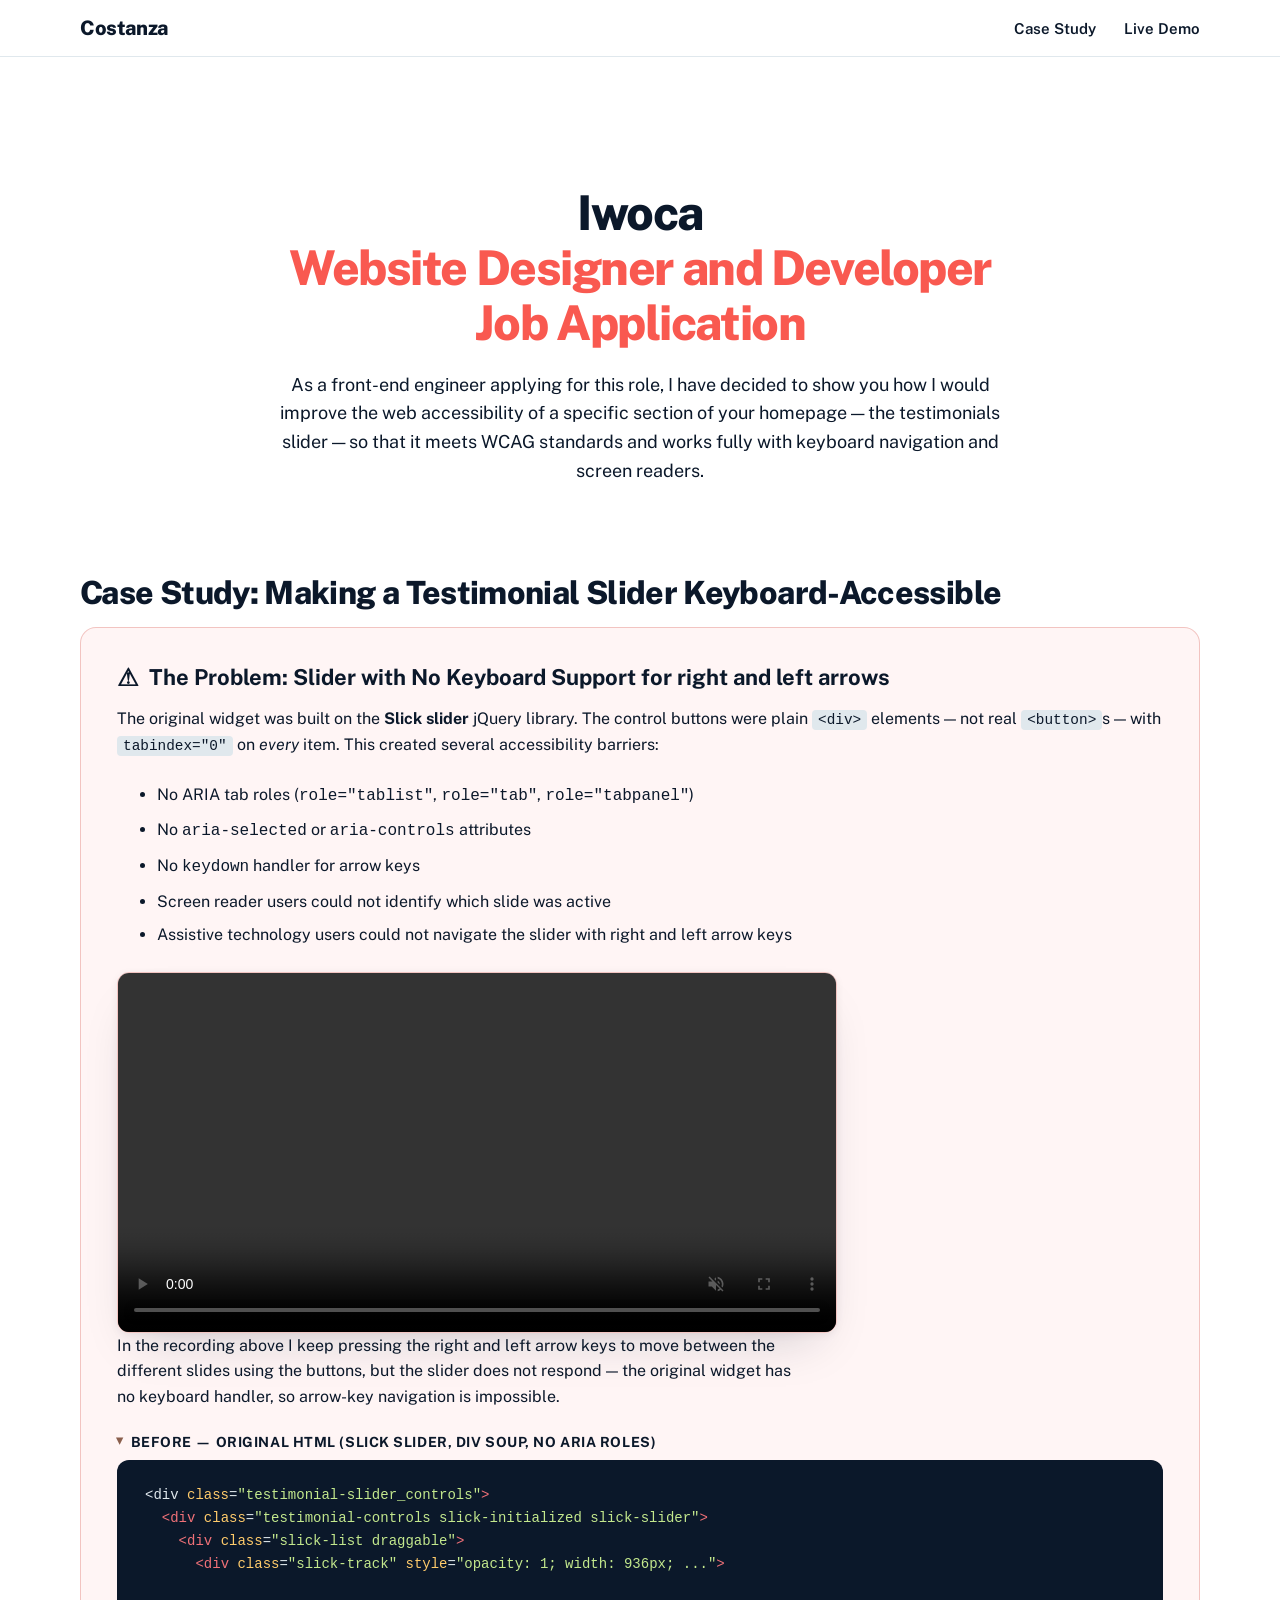
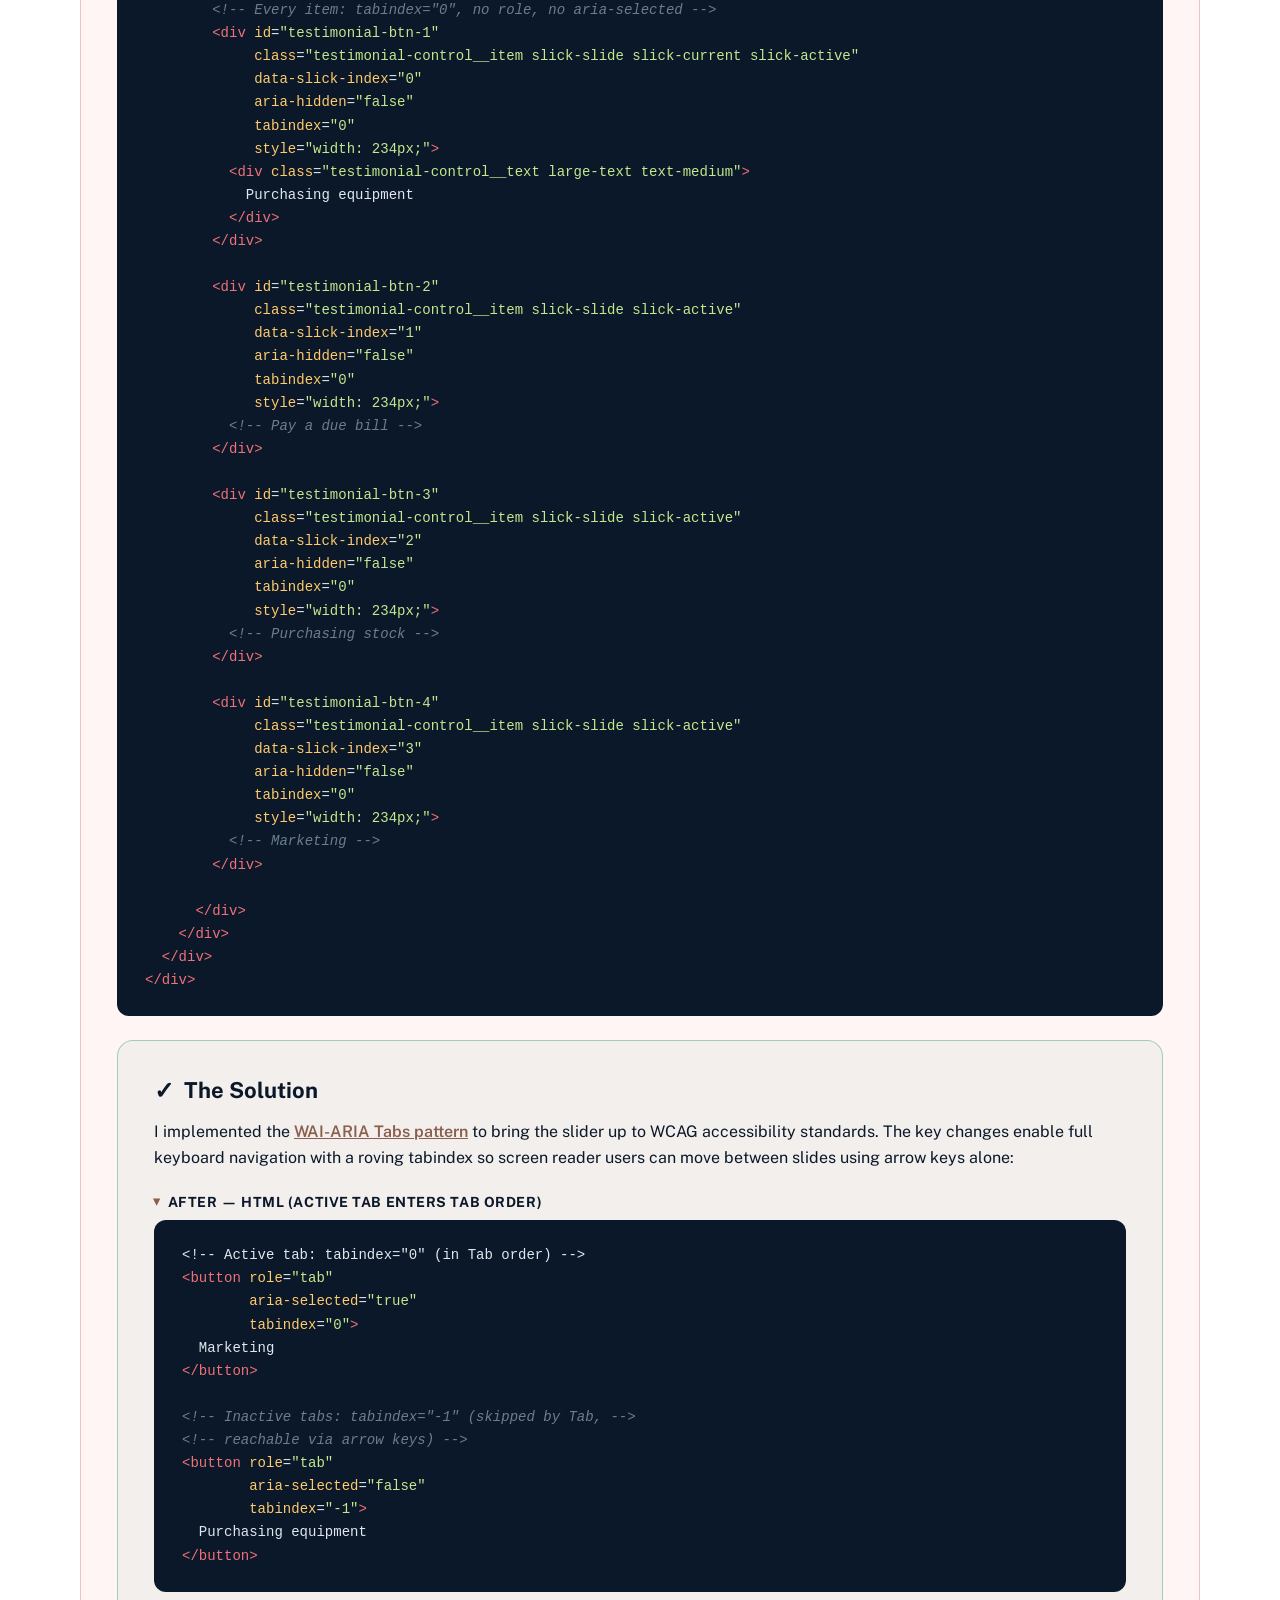
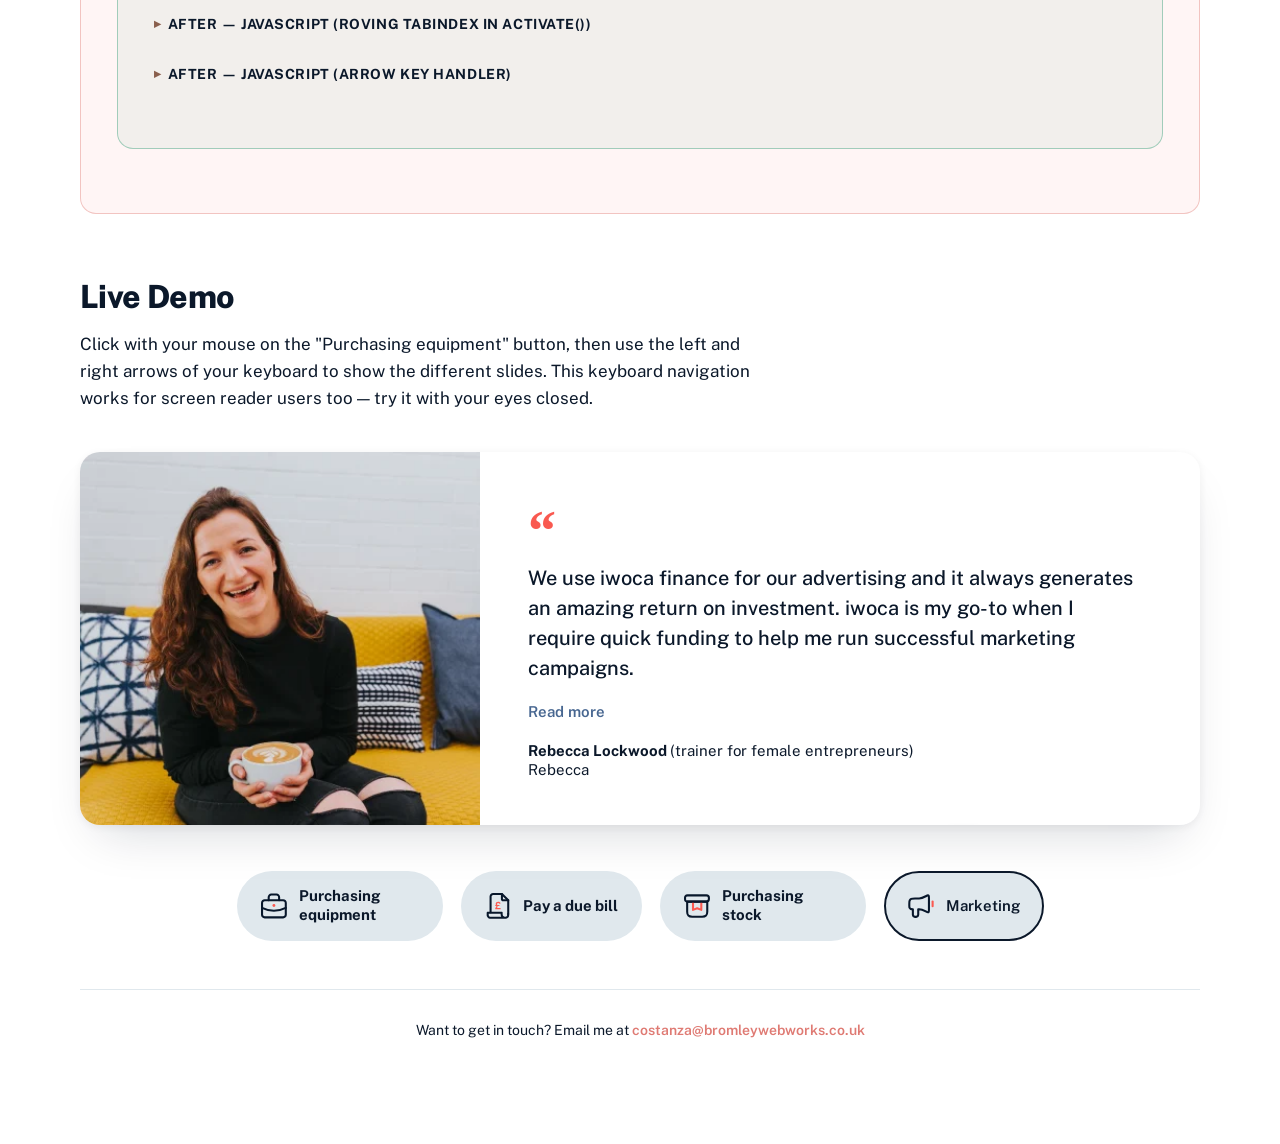
==== commit 6a15cf25: "new readme" ====
--- a/index.html
+++ b/index.html
@@ -83,7 +83,7 @@
   <section class="hero">
     <div class="hero__inner">
       <h1 class="hero__title">Iwoca<br><span>Website Designer and Developer Job Application</span></h1>
-      <p class="hero__subtitle">To apply for this job, I have decided to show you how I would improve the accessibility of a specific section of your homepage, the testimonials slider</p>
+      <p class="hero__subtitle">As a front-end engineer applying for this role, I have decided to show you how I would improve the web accessibility of a specific section of your homepage — the testimonials slider — so that it meets WCAG standards and works fully with keyboard navigation and screen readers.</p>
    
     </div>
   </section>
@@ -101,6 +101,7 @@
         <li>No ARIA tab roles (<code>role=&quot;tablist&quot;</code>, <code>role=&quot;tab&quot;</code>, <code>role=&quot;tabpanel&quot;</code>)</li>
         <li>No <code>aria-selected</code> or <code>aria-controls</code> attributes</li>
         <li>No <code>keydown</code> handler for arrow keys</li>
+        <li>Screen reader users could not identify which slide was active</li>
         <li>Assistive technology users could not navigate the slider with right and left arrow keys</li>
       </ul>
 
@@ -177,7 +178,7 @@
         <span class="case-study__icon" aria-hidden="true">&#10003;</span>
         The Solution
       </h3>
-      <p>I implemented the <a href="https://www.w3.org/WAI/ARIA/apg/patterns/tabs/" target="_blank" rel="noopener">WAI-ARIA Tabs pattern</a> with two key changes:</p>
+      <p>I implemented the <a href="https://www.w3.org/WAI/ARIA/apg/patterns/tabs/" target="_blank" rel="noopener">WAI-ARIA Tabs pattern</a> to bring the slider up to WCAG accessibility standards. The key changes enable full keyboard navigation with a roving tabindex so screen reader users can move between slides using arrow keys alone:</p>
 
       <details class="code-details" open>
         <summary class="code-label">After — HTML (active tab enters Tab order)</summary>
@@ -253,7 +254,7 @@
  
   <section class="demo-section" id="live-demo">
     <h2 class="section-title">Live Demo</h2>
-    <p class="section-intro">Click with your mouse on the "Purchasing equipment" button, then use the left and right arrows of your keyboard to show the different slides</p>
+    <p class="section-intro">Click with your mouse on the "Purchasing equipment" button, then use the left and right arrows of your keyboard to show the different slides. This keyboard navigation works for screen reader users too — try it with your eyes closed.</p>
 
   <div class="testimonial-slider" aria-label="Customer testimonials">
 
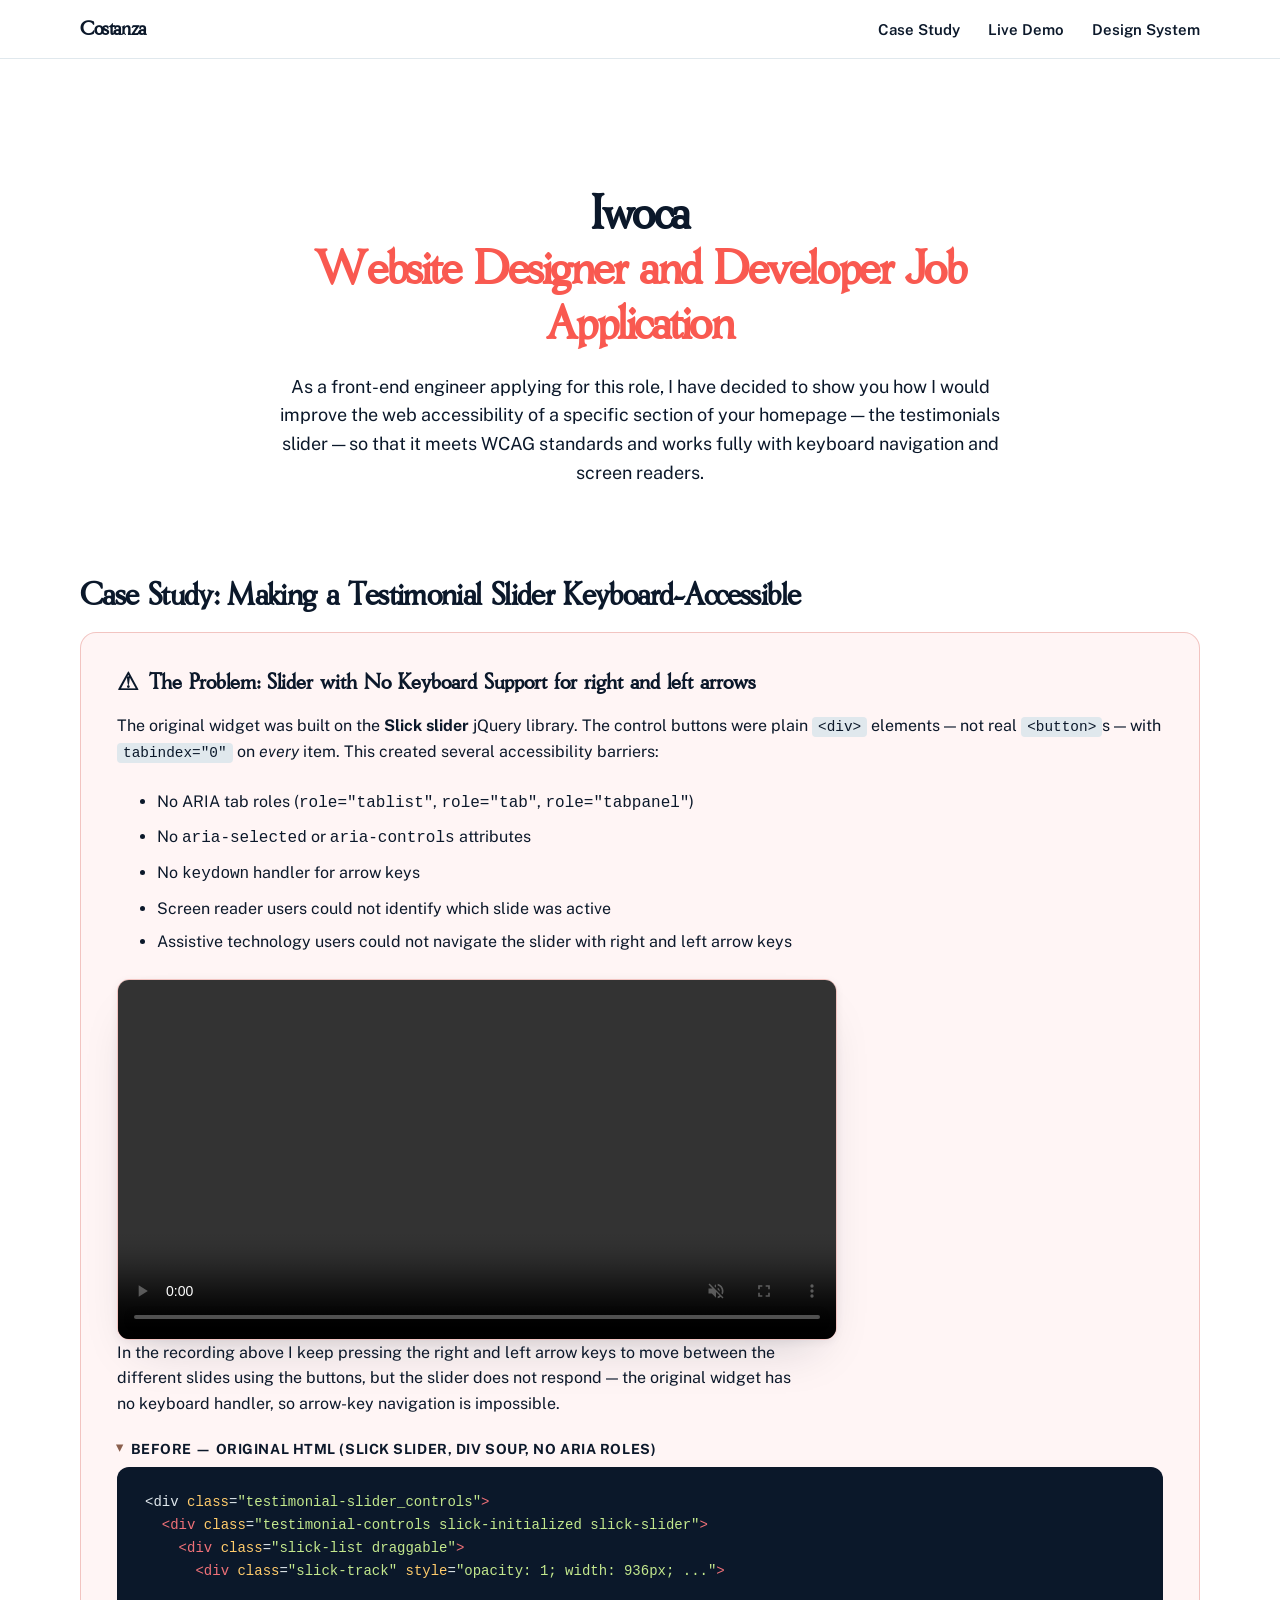
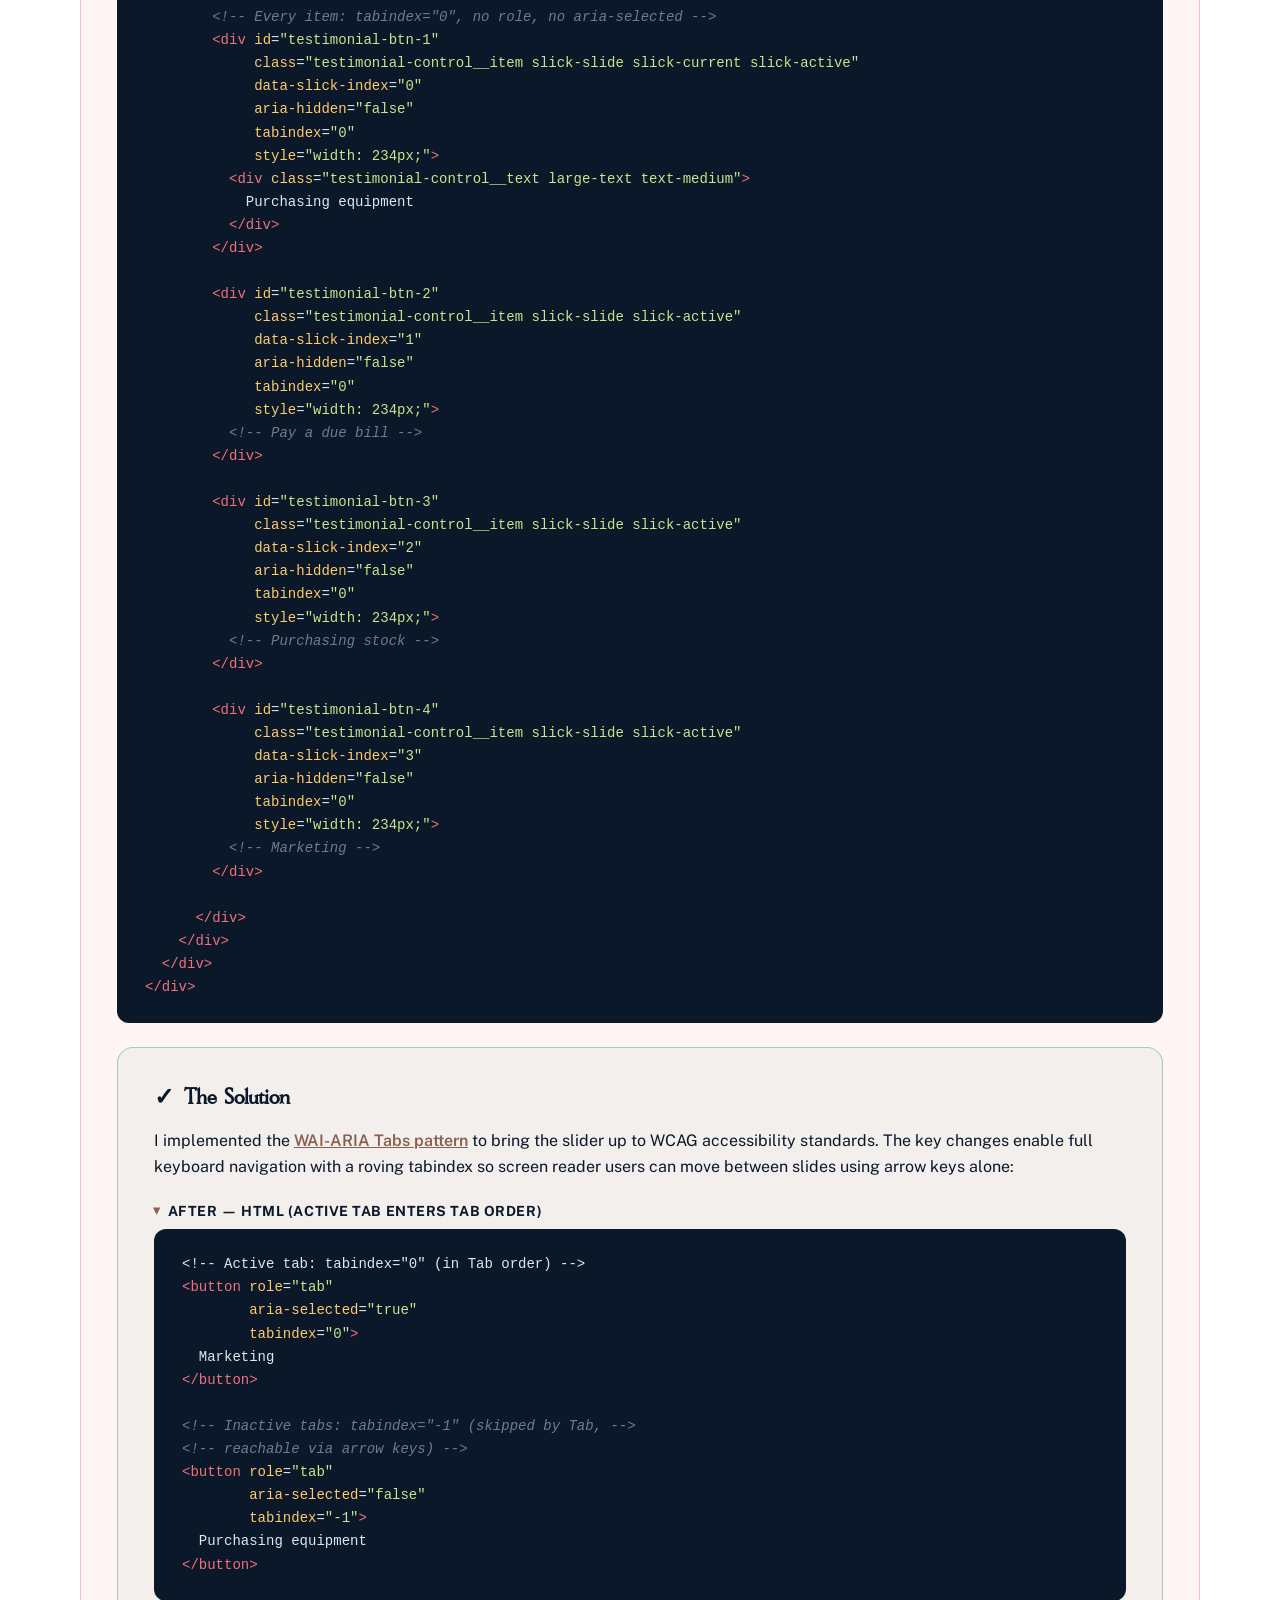
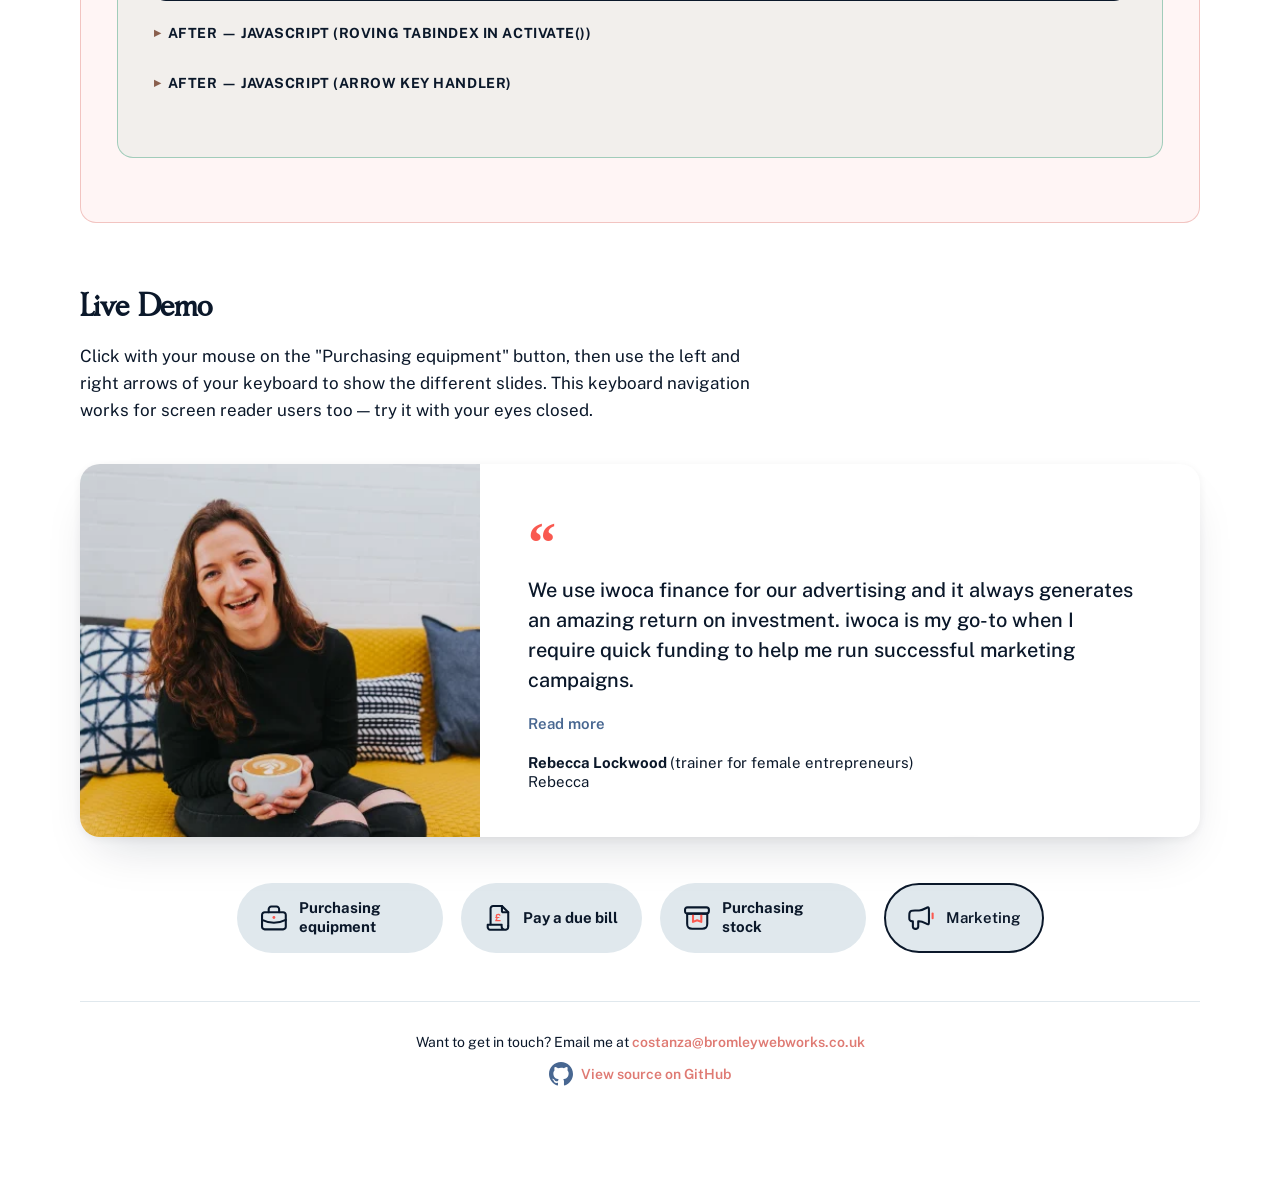
==== commit e2e5c351: "lazy loading for images, optimised font loading, added github to footer, design system page change" ====
--- a/index.html
+++ b/index.html
@@ -18,19 +18,19 @@
 <meta property="og:description" content="A front-end engineer's case study: replacing Slick slider divs with the WAI-ARIA Tabs pattern to make the iwoca testimonial slider fully keyboard-accessible with arrow-key navigation, roving tabindex, and proper ARIA roles.">
 <meta property="og:url" content="https://costikid.github.io/iwocatestimonialslideraccessibility/">
 <meta property="og:site_name" content="Costanza C — Front-End Engineer">
-<meta property="og:image" content="https://costikid.github.io/iwocatestimonialslideraccessibility/assets/images/avatar-marketing.jpg">
+<meta property="og:image" content="https://costikid.github.io/iwocatestimonialslideraccessibility/assets/images/job%20application.jpg">
 <meta property="og:image:alt" content="Screenshot of the accessible testimonial slider built for iwoca">
 
 <!-- Twitter Card -->
 <meta name="twitter:card" content="summary_large_image">
 <meta name="twitter:title" content="Fixing the iwoca Testimonial Slider for Keyboard Accessibility">
 <meta name="twitter:description" content="Case study: how I made the iwoca testimonial slider keyboard-accessible using the WAI-ARIA Tabs pattern — real buttons, roving tabindex, and full arrow-key navigation.">
-<meta name="twitter:image" content="https://costikid.github.io/iwocatestimonialslideraccessibility/assets/images/avatar-marketing.jpg">
+<meta name="twitter:image" content="https://costikid.github.io/iwocatestimonialslideraccessibility/assets/images/job%20application.jpg">
 
 <!-- Fonts & styles -->
 <link rel="preconnect" href="https://fonts.googleapis.com">
 <link rel="preconnect" href="https://fonts.gstatic.com" crossorigin>
-<link href="https://fonts.googleapis.com/css2?family=Public+Sans:ital,wght@0,400;0,500;0,600;0,700;0,800;1,400&display=swap" rel="stylesheet">
+<link href="https://fonts.googleapis.com/css2?family=Public+Sans:ital,wght@0,400;0,500;0,600;0,700;0,800;1,400&display=swap" rel="stylesheet" media="print" onload="this.media='all'">
 <link rel="stylesheet" href="styles.css">
 
 <!-- Structured data: Person + CreativeWork case study -->
@@ -73,6 +73,7 @@
       <ul class="portfolio-nav__links">
         <li><a href="#case-study">Case Study</a></li>
         <li><a href="#live-demo">Live Demo</a></li>
+        <li><a href="design-system.html">Design System</a></li>
       </ul>
     </div>
   </nav>
@@ -270,7 +271,7 @@
                  aria-labelledby="tab-purchasing-equipment"
                  tabindex="0" hidden>
           <figure class="slide-media">
-            <img src="assets/images/purchasing equipment.webp" alt="Portrait of Cecilia from Nails and Cocktails" width="400" height="373">
+            <img src="assets/images/purchasing equipment.webp" alt="Portrait of Cecilia from Nails and Cocktails" width="400" height="373" loading="lazy" decoding="async">
             <figcaption class="visually-hidden">Cecilia, Nails and Cocktails</figcaption>
           </figure>
           <div class="slide-content">
@@ -290,7 +291,7 @@
                  aria-labelledby="tab-pay-bill"
                  tabindex="0" hidden>
           <figure class="slide-media">
-            <img src="assets/images/pay a due bill.webp" alt="Portrait of Paul from Aldershot Soft Play Centre" width="400" height="373">
+            <img src="assets/images/pay a due bill.webp" alt="Portrait of Paul from Aldershot Soft Play Centre" width="400" height="373" loading="lazy" decoding="async">
             <figcaption class="visually-hidden">Paul, Aldershot Soft Play Centre</figcaption>
           </figure>
           <div class="slide-content">
@@ -310,7 +311,7 @@
                  aria-labelledby="tab-purchase-stock"
                  tabindex="0" hidden>
           <figure class="slide-media">
-            <img src="assets/images/purchasing stock.webp" alt="Portrait of Mike from Hub Vélo" width="400" height="373">
+            <img src="assets/images/purchasing stock.webp" alt="Portrait of Mike from Hub Vélo" width="400" height="373" loading="lazy" decoding="async">
             <figcaption class="visually-hidden">Mike, Hub Vélo</figcaption>
           </figure>
           <div class="slide-content">
@@ -330,7 +331,7 @@
                  aria-labelledby="tab-marketing"
                  tabindex="0">
           <figure class="slide-media">
-            <img src="assets/images/avatar-marketing.jpg" alt="Portrait of Rebecca Lockwood, trainer for female entrepreneurs" width="400" height="373">
+            <img src="assets/images/avatar-marketing.jpg" alt="Portrait of Rebecca Lockwood, trainer for female entrepreneurs" width="400" height="373" loading="lazy" decoding="async">
             <figcaption class="visually-hidden">Rebecca Lockwood, trainer for female entrepreneurs</figcaption>
           </figure>
           <div class="slide-content">
@@ -360,7 +361,7 @@
               aria-selected="false"
               aria-controls="panel-purchasing-equipment"
               tabindex="-1">
-        <img class="topic-tab__icon" src="assets/icons/icon-purchasing-equipment.svg" alt="" width="24" height="24">
+        <img class="topic-tab__icon" src="assets/icons/icon-purchasing-equipment.svg" alt="" width="24" height="24" decoding="async">
         <span class="topic-tab__label">Purchasing equipment</span>
       </button>
 
@@ -371,7 +372,7 @@
               aria-selected="false"
               aria-controls="panel-pay-bill"
               tabindex="-1">
-        <img class="topic-tab__icon" src="assets/icons/icon-pay-bill.svg" alt="" width="24" height="24">
+        <img class="topic-tab__icon" src="assets/icons/icon-pay-bill.svg" alt="" width="24" height="24" decoding="async">
         <span class="topic-tab__label">Pay a due bill</span>
       </button>
 
@@ -382,7 +383,7 @@
               aria-selected="false"
               aria-controls="panel-purchase-stock"
               tabindex="-1">
-        <img class="topic-tab__icon" src="assets/icons/icon-purchase-stock.svg" alt="" width="24" height="24">
+        <img class="topic-tab__icon" src="assets/icons/icon-purchase-stock.svg" alt="" width="24" height="24" decoding="async">
         <span class="topic-tab__label">Purchasing stock</span>
       </button>
 
@@ -393,7 +394,7 @@
               aria-selected="true"
               aria-controls="panel-marketing"
               tabindex="0">
-        <img class="topic-tab__icon" src="assets/icons/icon-marketing.svg" alt="" width="24" height="24">
+        <img class="topic-tab__icon" src="assets/icons/icon-marketing.svg" alt="" width="24" height="24" decoding="async">
         <span class="topic-tab__label">Marketing</span>
       </button>
 
@@ -405,6 +406,12 @@
 
   <footer class="portfolio-footer">
     <p>Want to get in touch? Email me at <a href="mailto:costanza@bromleywebworks.co.uk">costanza@bromleywebworks.co.uk</a></p>
+    <a class="portfolio-footer__github" href="https://github.com/costikid/iwocatestimonialslideraccessibility" target="_blank" rel="noopener" aria-label="View the source code on GitHub">
+      <svg width="24" height="24" viewBox="0 0 24 24" fill="currentColor" aria-hidden="true">
+        <path d="M12 0C5.37 0 0 5.37 0 12c0 5.3 3.438 9.8 8.205 11.385.6.113.82-.26.82-.577 0-.285-.01-1.04-.015-2.04-3.338.724-4.042-1.61-4.042-1.61-.546-1.387-1.333-1.756-1.333-1.756-1.089-.745.083-.729.083-.729 1.205.084 1.838 1.236 1.838 1.236 1.07 1.835 2.807 1.305 3.492.998.108-.776.418-1.305.762-1.605-2.665-.305-5.467-1.332-5.467-5.93 0-1.31.468-2.382 1.236-3.222-.124-.303-.535-1.524.117-3.176 0 0 1.008-.322 3.3 1.23a11.5 11.5 0 0 1 3-.405c1.02.005 2.045.138 3 .405 2.29-1.552 3.297-1.23 3.297-1.23.654 1.652.243 2.873.12 3.176.77.84 1.234 1.912 1.234 3.222 0 4.61-2.807 5.622-5.48 5.92.43.37.814 1.103.814 2.222 0 1.604-.014 2.898-.014 3.293 0 .32.216.694.825.576C20.565 21.795 24 17.298 24 12 24 5.37 18.627 0 12 0z"/>
+      </svg>
+      <span>View source on GitHub</span>
+    </a>
   </footer>
 
 </main>
--- a/styles.css
+++ b/styles.css
@@ -1,3 +1,14 @@
+/* ==========================================================================
+   Custom fonts
+   ========================================================================== */
+@font-face {
+  font-family: "Aesop";
+  src: url("assets/fonts/Aesop-Regular.ttf") format("truetype");
+  font-weight: 400;
+  font-style: normal;
+  font-display: swap;
+}
+
 /* ==========================================================================
    Design tokens — colours picked directly from the reference screenshot
    ========================================================================== */
@@ -25,9 +36,10 @@
   --color-focus:         var(--color-green);
 
   /* Typography */
-  --font-body:  "Public Sans", -apple-system, BlinkMacSystemFont, "Segoe UI", Roboto, Helvetica, Arial, sans-serif;
-  --font-serif: Georgia, "Times New Roman", serif;
-  --font-mono:  "SF Mono", "Fira Code", Consolas, "Courier New", monospace;
+  --font-body:    "Public Sans", -apple-system, BlinkMacSystemFont, "Segoe UI", Roboto, Helvetica, Arial, sans-serif;
+  --font-serif:   Georgia, "Times New Roman", serif;
+  --font-mono:    "SF Mono", "Fira Code", Consolas, "Courier New", monospace;
+  --font-display: "Aesop", Georgia, "Times New Roman", serif;
 
   --font-size-xs:   13px;
   --font-size-sm:   14px;
@@ -472,6 +484,7 @@
 }
 
 .portfolio-nav__brand {
+  font-family: var(--font-display);
   font-size: var(--font-size-2xl);
   font-weight: 800;
   color: var(--color-navy);
@@ -514,6 +527,7 @@
 }
 
 .hero__title {
+  font-family: var(--font-display);
   font-size: var(--font-size-8xl);
   font-weight: 800;
   line-height: 1.15;
@@ -553,6 +567,7 @@
    Portfolio — Section titles & intros
    ========================================================================== */
 .section-title {
+  font-family: var(--font-display);
   font-size: var(--font-size-6xl);
   font-weight: 800;
   letter-spacing: -0.02em;
@@ -602,6 +617,7 @@
 }
 
 .case-study__heading {
+  font-family: var(--font-display);
   font-size: var(--font-size-3xl);
   font-weight: 700;
   color: var(--color-navy);
@@ -779,6 +795,7 @@
 }
 
 .improvement-card h3 {
+  font-family: var(--font-display);
   font-size: var(--font-size-xl);
   font-weight: 700;
   color: var(--color-navy);
@@ -823,6 +840,32 @@
 .portfolio-footer a:hover {
   color: var(--color-red-light);
   text-decoration: underline;
+}
+
+.portfolio-footer__github {
+  display: inline-flex;
+  align-items: center;
+  gap: var(--space-4);
+  margin-top: var(--space-6);
+  font-size: var(--font-size-sm);
+  font-weight: 600;
+  color: var(--color-slate);
+  text-decoration: none;
+  transition: color var(--duration-fast) var(--ease-out);
+}
+
+.portfolio-footer__github svg {
+  color: var(--color-slate);
+  transition: color var(--duration-fast) var(--ease-out);
+}
+
+.portfolio-footer__github:hover,
+.portfolio-footer__github:hover svg {
+  color: var(--color-navy);
+}
+
+.portfolio-footer__github:hover {
+  text-decoration: none;
 }
 
 /* ==========================================================================
@@ -839,3 +882,116 @@
   .portfolio-nav__links { gap: var(--space-9); }
   .portfolio-nav__links a { font-size: var(--font-size-sm); }
 }
+
+/* ==========================================================================
+   Design System page — tables, swatches, checklist
+   ========================================================================== */
+.ds-table-wrap {
+  overflow-x: auto;
+  margin: var(--space-12) 0;
+  -webkit-overflow-scrolling: touch;
+}
+
+.ds-table {
+  width: 100%;
+  border-collapse: collapse;
+  font-size: var(--font-size-md);
+  line-height: 1.6;
+  color: var(--color-role);
+}
+
+.ds-table thead th {
+  font-family: var(--font-body);
+  font-size: var(--font-size-sm);
+  font-weight: 700;
+  text-transform: uppercase;
+  letter-spacing: 0.04em;
+  color: var(--color-navy);
+  text-align: left;
+  padding: var(--space-6) var(--space-8);
+  border-bottom: 2px solid var(--color-light);
+  white-space: nowrap;
+}
+
+.ds-table tbody td {
+  padding: var(--space-6) var(--space-8);
+  border-bottom: 1px solid var(--color-light);
+  vertical-align: middle;
+}
+
+.ds-table tbody tr:last-child td {
+  border-bottom: none;
+}
+
+.ds-table code {
+  font-family: var(--font-mono);
+  font-size: 0.9em;
+  background: var(--color-pill-bg);
+  padding: var(--space-1) var(--space-3);
+  border-radius: var(--radius-sm);
+  white-space: nowrap;
+}
+
+.swatch {
+  display: inline-block;
+  width: var(--space-18);
+  height: var(--space-18);
+  border-radius: var(--radius-sm);
+  vertical-align: middle;
+}
+
+.ds-checklist {
+  list-style: none;
+  padding: 0;
+  margin: var(--space-8) 0 0;
+}
+
+.ds-checklist li {
+  display: flex;
+  align-items: flex-start;
+  gap: var(--space-6);
+  font-size: var(--font-size-md);
+  line-height: 1.6;
+  color: var(--color-role);
+  margin-bottom: var(--space-8);
+}
+
+.ds-checklist__content {
+  display: flex;
+  flex-direction: column;
+  gap: var(--space-2);
+}
+
+.ds-checklist__content strong {
+  color: var(--color-navy);
+  font-size: var(--font-size-md);
+  font-weight: 700;
+}
+
+.ds-checklist__desc {
+  font-size: var(--font-size-base);
+  line-height: 1.55;
+  color: var(--color-role);
+}
+
+.ds-check {
+  flex: 0 0 auto;
+  display: inline-flex;
+  align-items: center;
+  justify-content: center;
+  width: var(--space-12);
+  height: var(--space-12);
+  border-radius: 50%;
+  background: rgba(42, 154, 111, 0.12);
+  color: var(--color-green);
+  font-size: var(--font-size-sm);
+  font-weight: 700;
+  margin-top: var(--space-1);
+}
+
+@media (max-width: 860px) {
+  .ds-table { font-size: var(--font-size-sm); }
+  .ds-table thead th { padding: var(--space-4) var(--space-6); }
+  .ds-table tbody td { padding: var(--space-4) var(--space-6); }
+  .swatch { width: var(--space-14); height: var(--space-14); }
+}
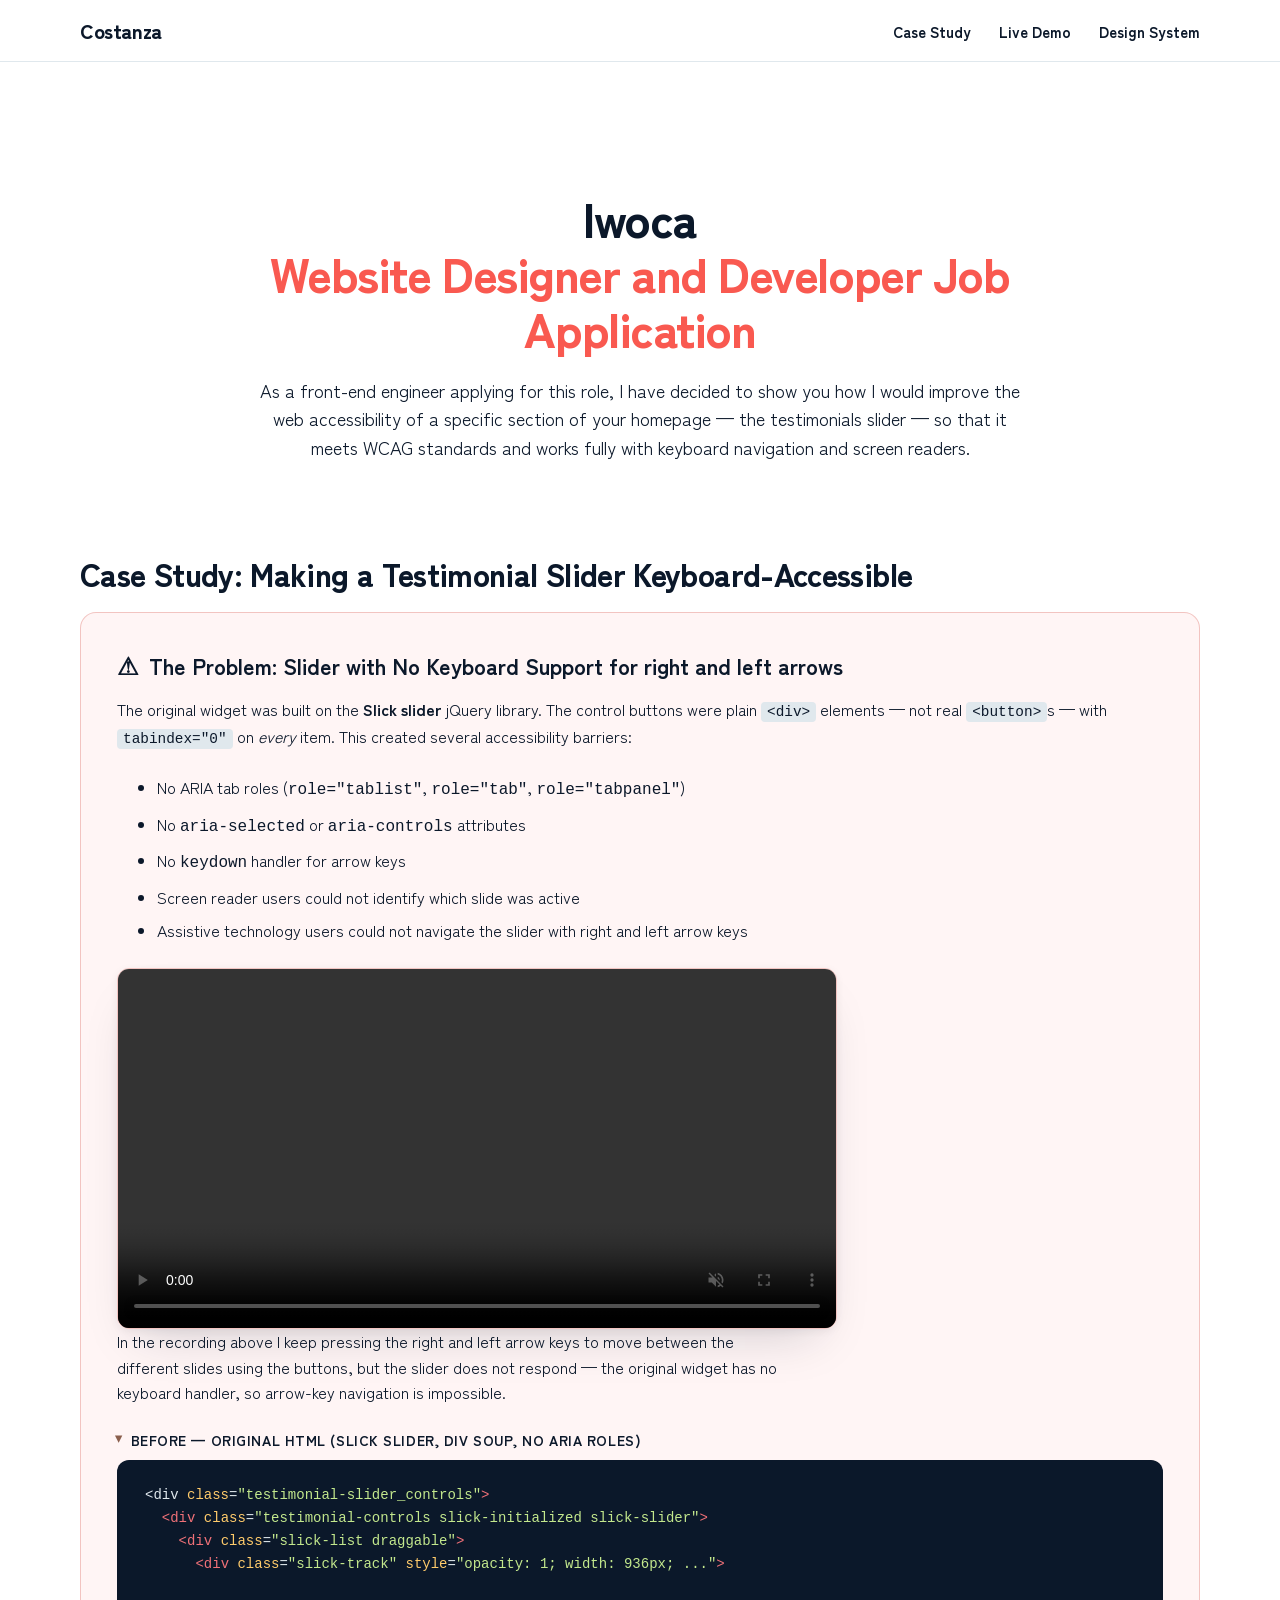
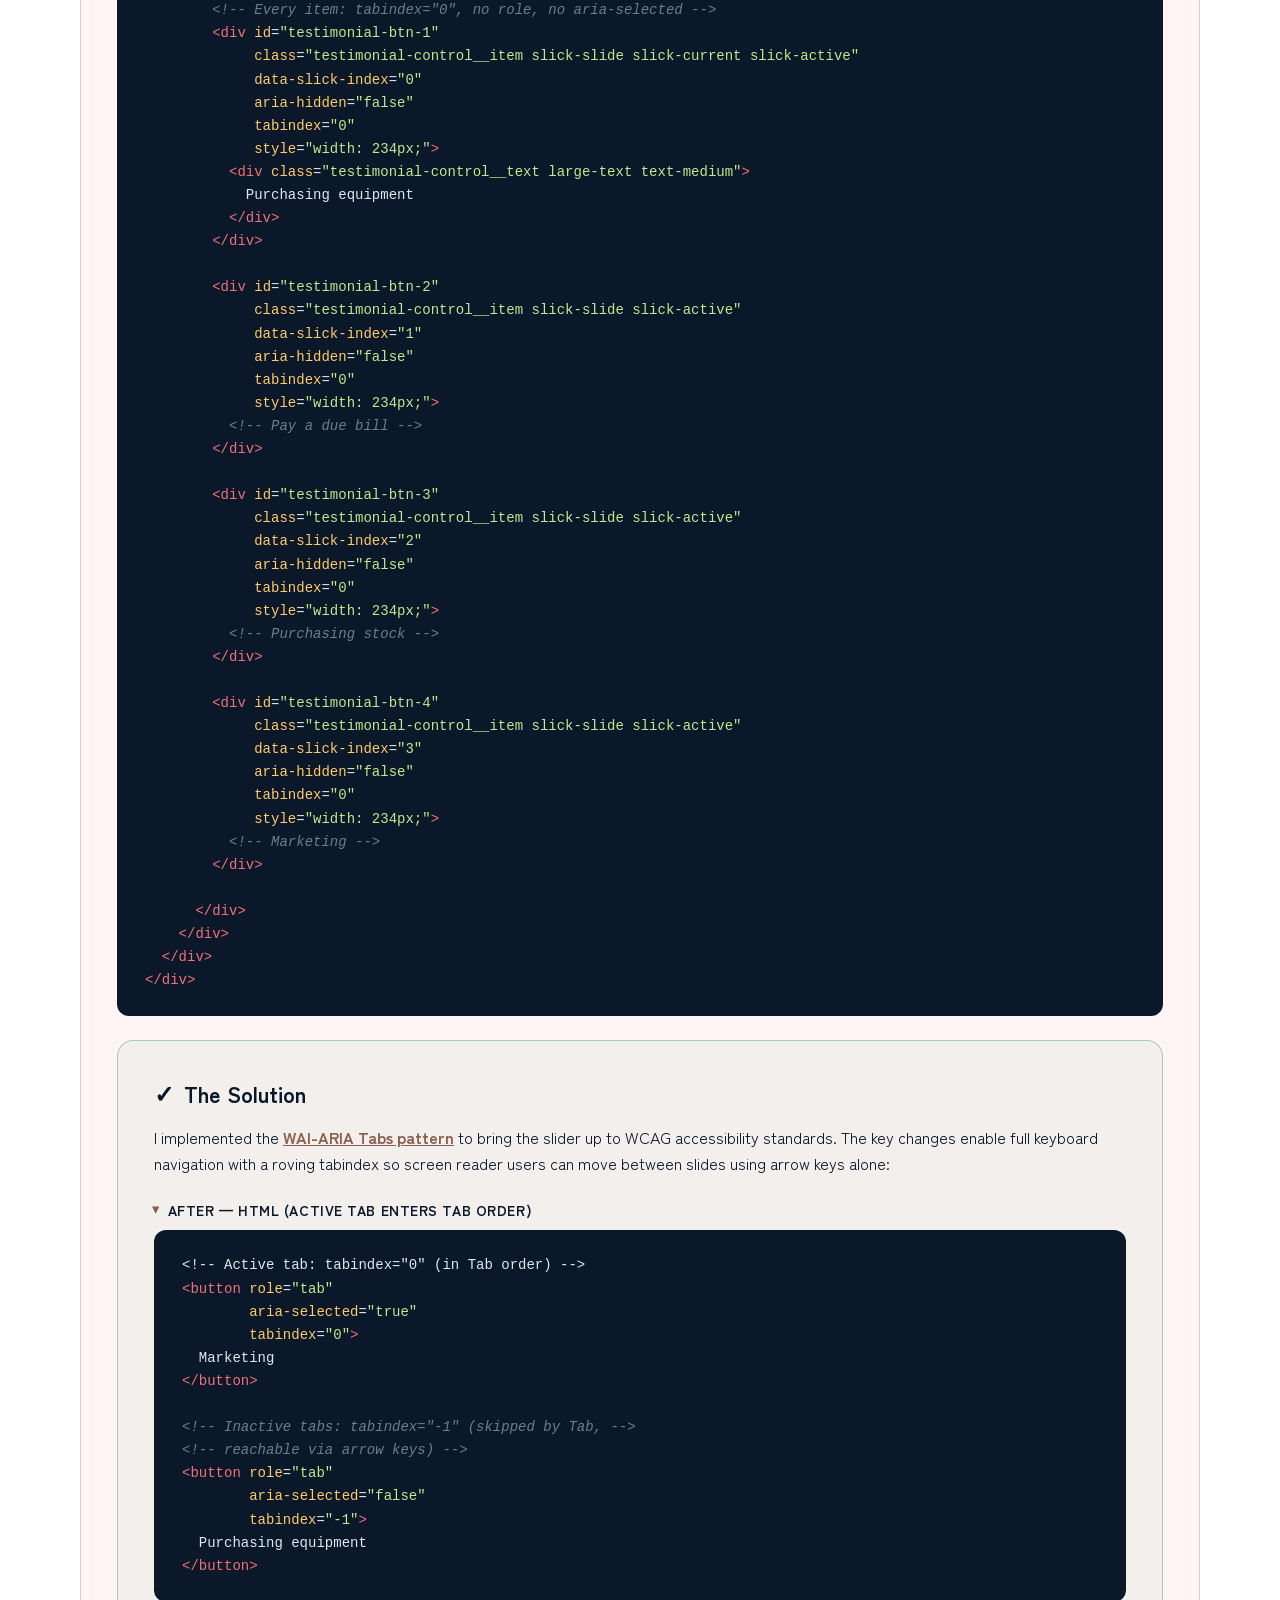
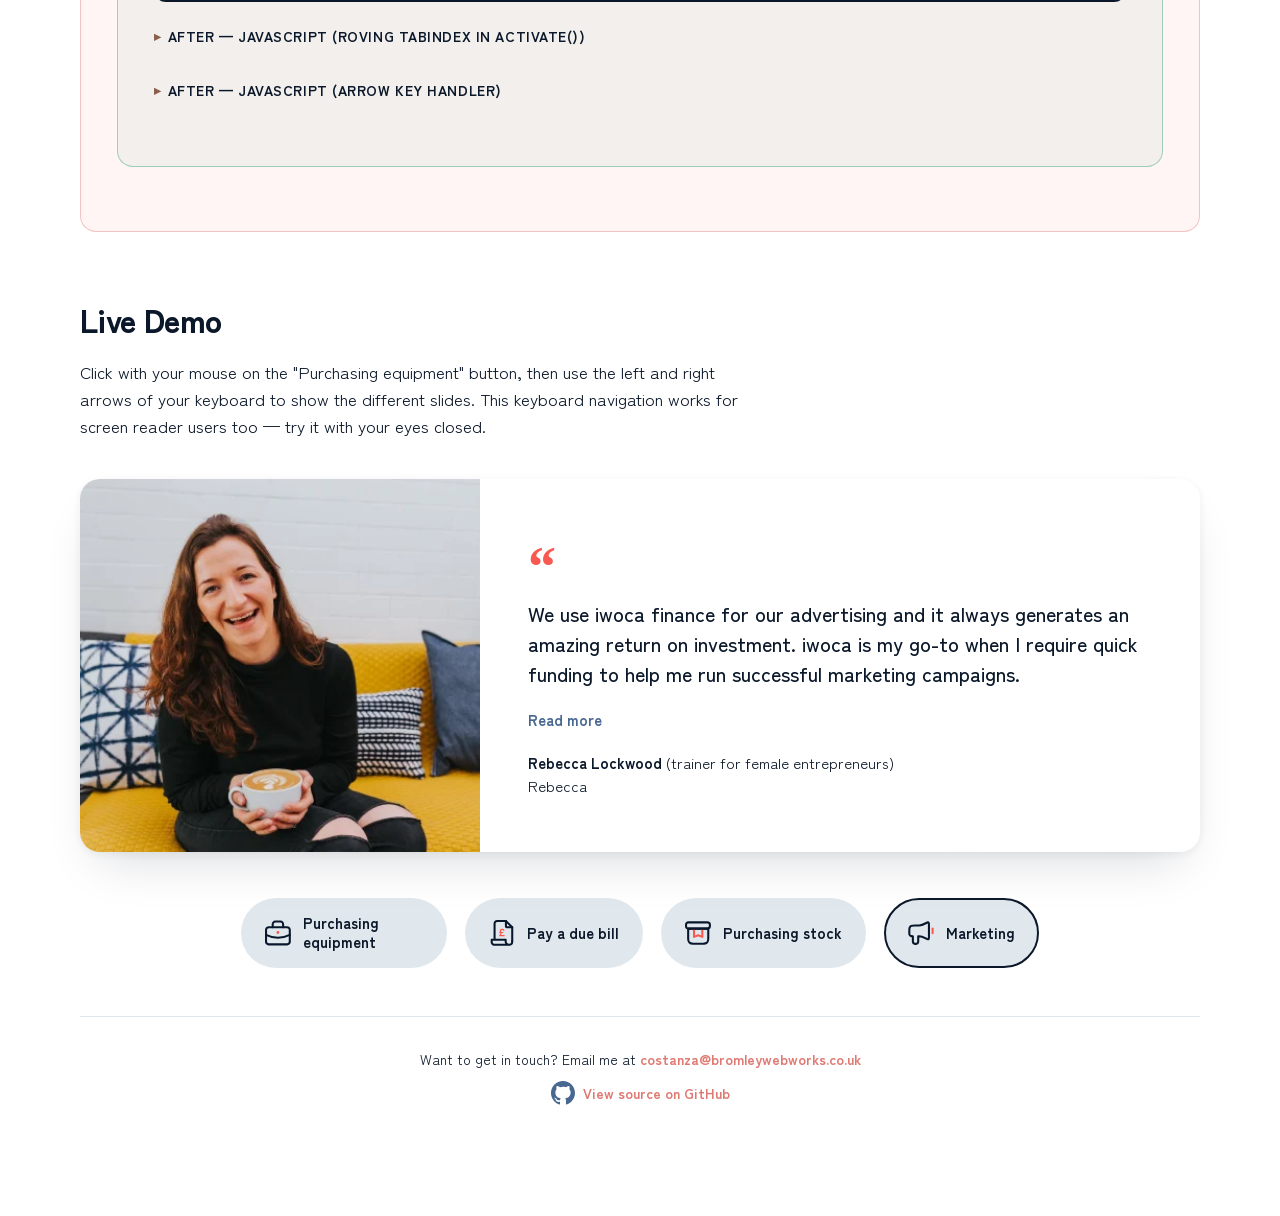
==== commit 47935058: "font change" ====
--- a/index.html
+++ b/index.html
@@ -30,7 +30,7 @@
 <!-- Fonts & styles -->
 <link rel="preconnect" href="https://fonts.googleapis.com">
 <link rel="preconnect" href="https://fonts.gstatic.com" crossorigin>
-<link href="https://fonts.googleapis.com/css2?family=Public+Sans:ital,wght@0,400;0,500;0,600;0,700;0,800;1,400&display=swap" rel="stylesheet" media="print" onload="this.media='all'">
+<link href="https://fonts.googleapis.com/css2?family=Zen+Kaku+Gothic+Antique:wght@400;500;700;900&family=Zen+Kaku+Gothic+New:wght@400;500;700;900&display=swap" rel="stylesheet" media="print" onload="this.media='all'">
 <link rel="stylesheet" href="styles.css">
 
 <!-- Structured data: Person + CreativeWork case study -->
--- a/styles.css
+++ b/styles.css
@@ -1,14 +1,3 @@
-/* ==========================================================================
-   Custom fonts
-   ========================================================================== */
-@font-face {
-  font-family: "Aesop";
-  src: url("assets/fonts/Aesop-Regular.ttf") format("truetype");
-  font-weight: 400;
-  font-style: normal;
-  font-display: swap;
-}
-
 /* ==========================================================================
    Design tokens — colours picked directly from the reference screenshot
    ========================================================================== */
@@ -36,10 +25,10 @@
   --color-focus:         var(--color-green);
 
   /* Typography */
-  --font-body:    "Public Sans", -apple-system, BlinkMacSystemFont, "Segoe UI", Roboto, Helvetica, Arial, sans-serif;
+  --font-body:    "Zen Kaku Gothic New", -apple-system, BlinkMacSystemFont, "Segoe UI", Roboto, Helvetica, Arial, sans-serif;
   --font-serif:   Georgia, "Times New Roman", serif;
   --font-mono:    "SF Mono", "Fira Code", Consolas, "Courier New", monospace;
-  --font-display: "Aesop", Georgia, "Times New Roman", serif;
+  --font-display: "Zen Kaku Gothic Antique", Georgia, "Times New Roman", serif;
 
   --font-size-xs:   13px;
   --font-size-sm:   14px;
